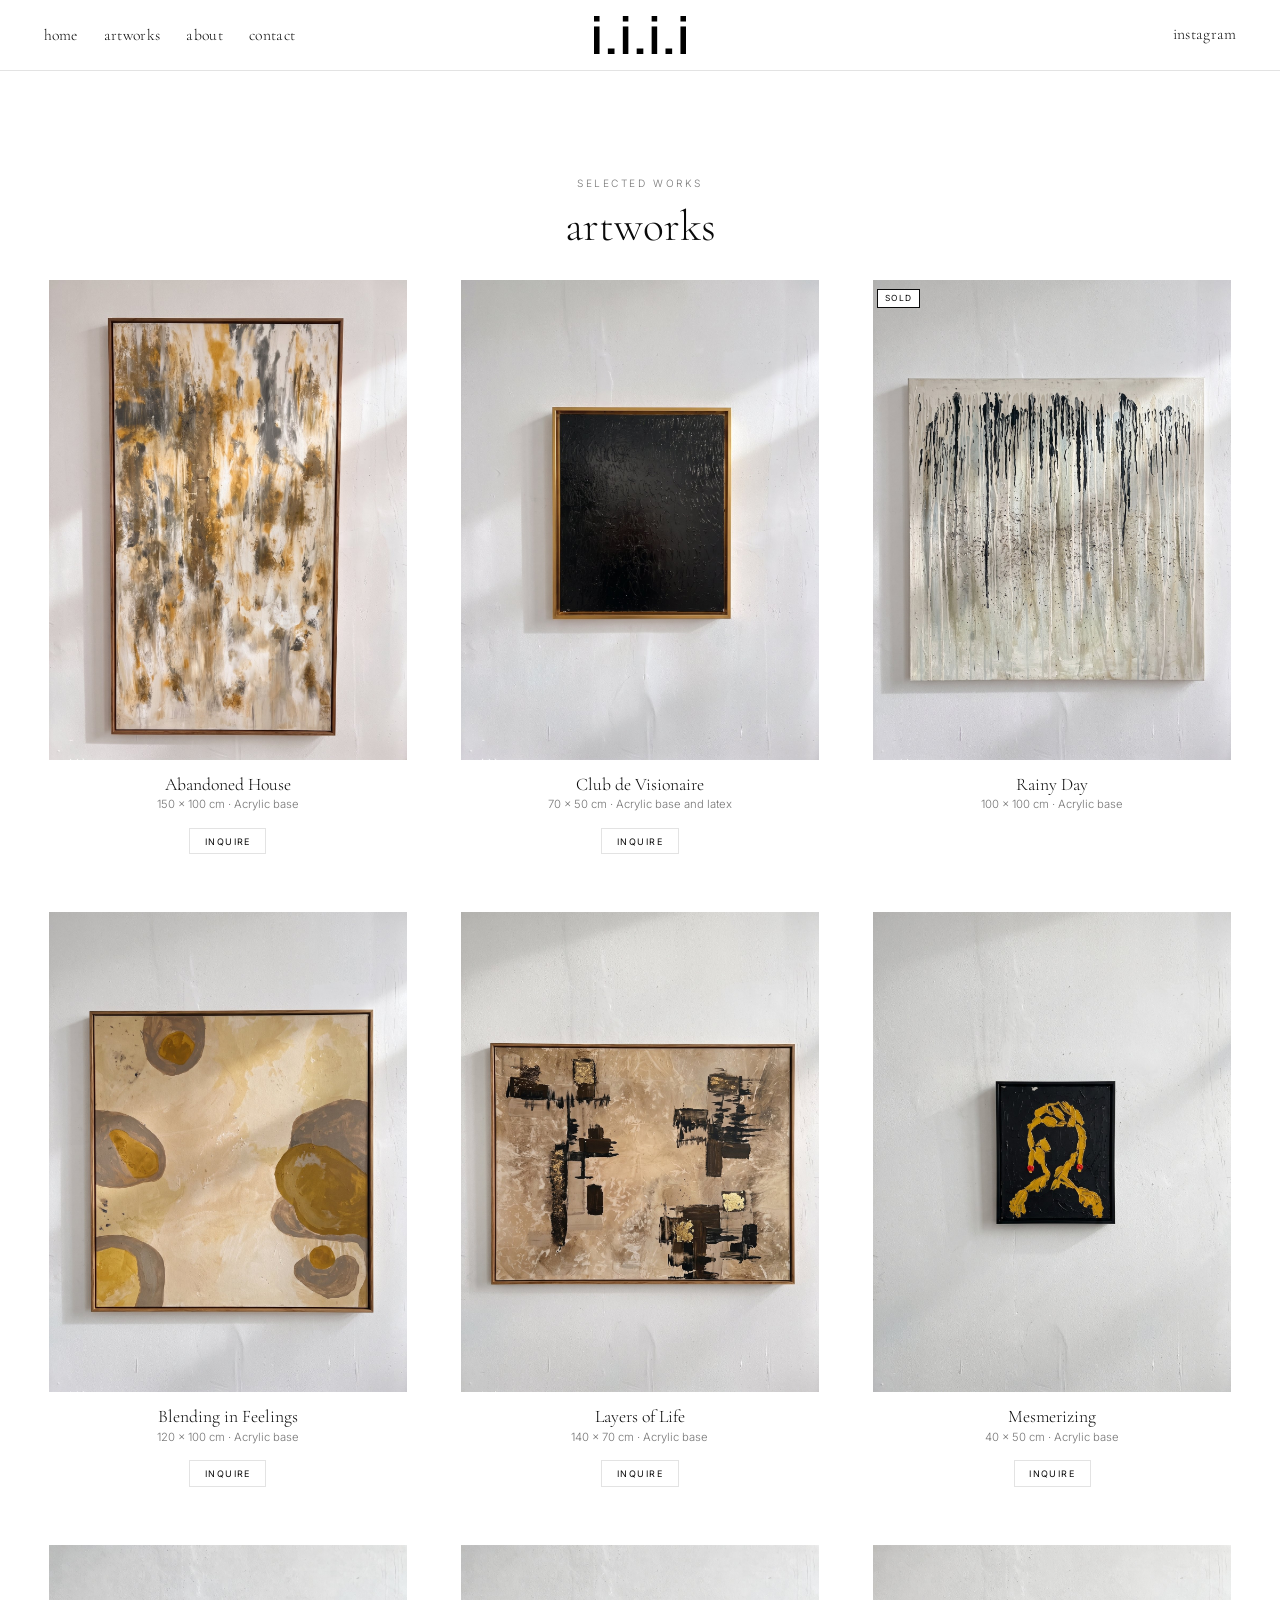
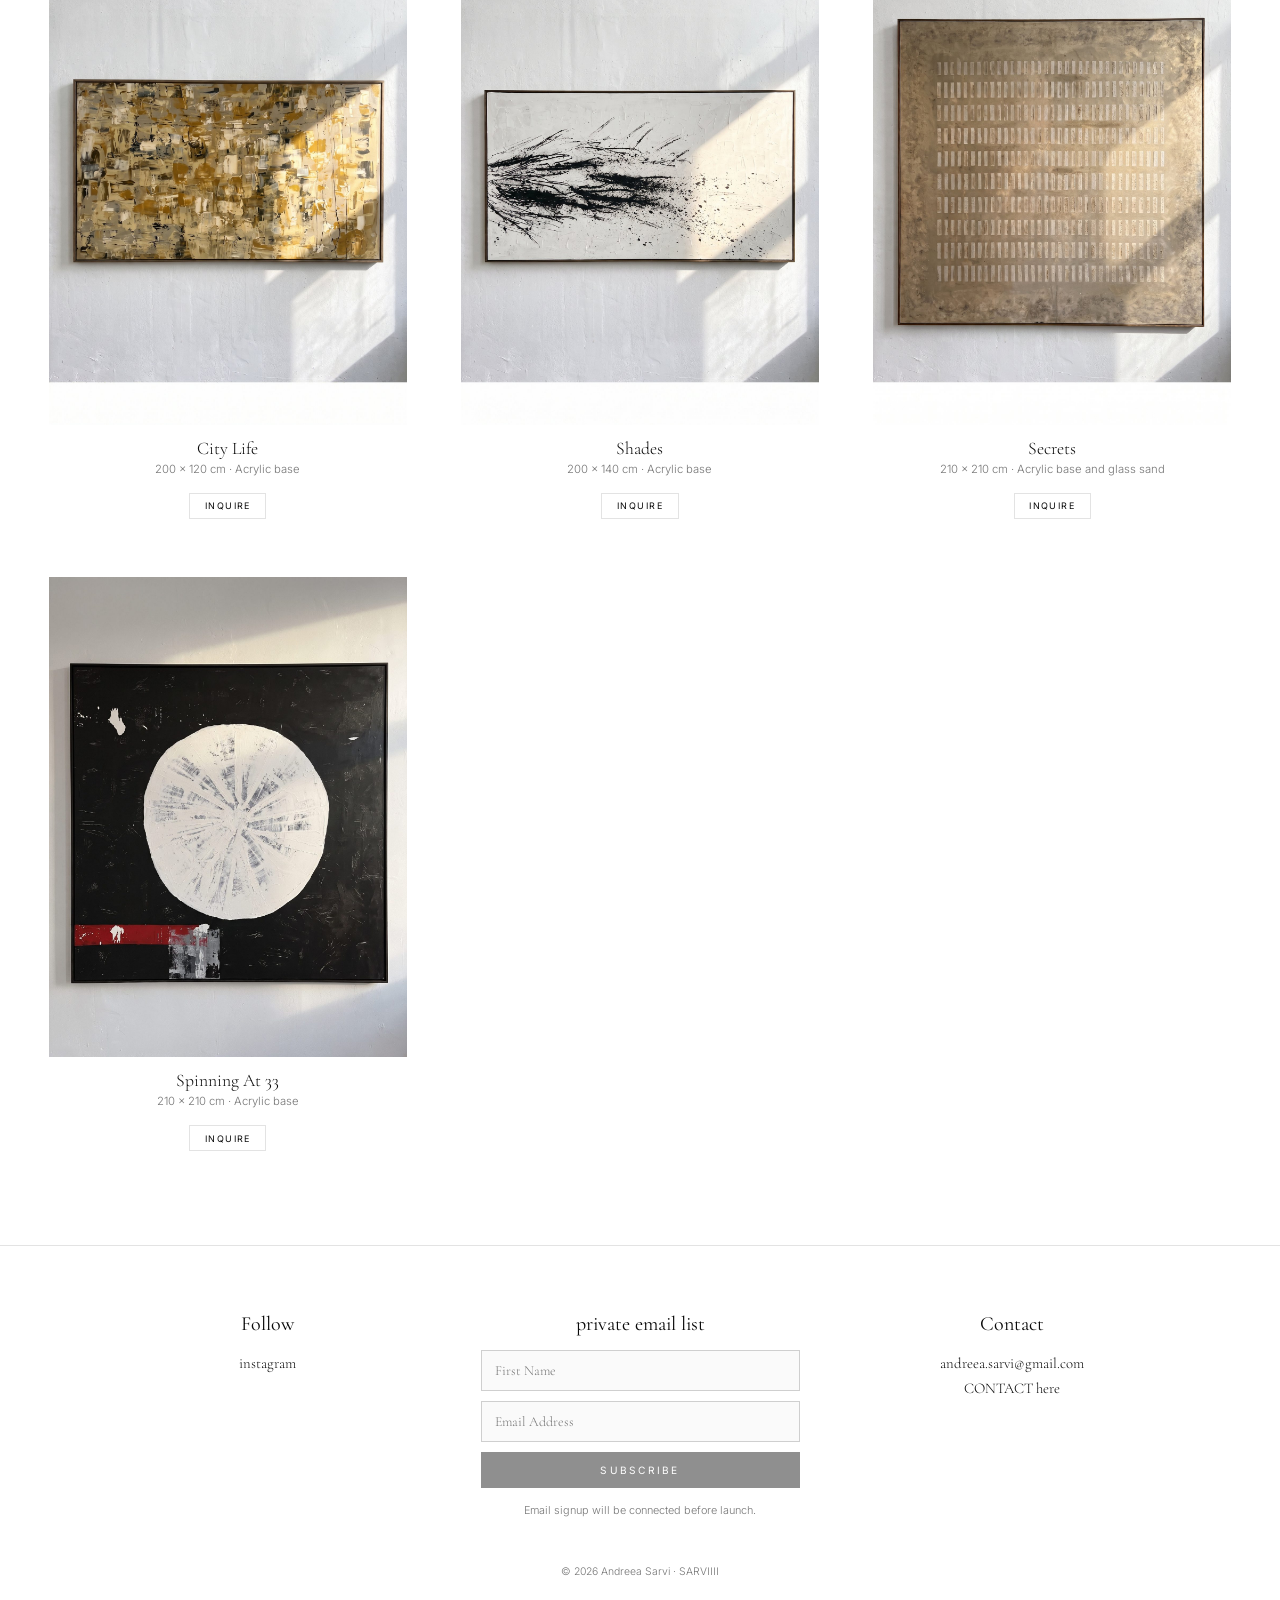
==== artworks/index.html @ a7dc9936 "Add a contact page and point the site email there. Open a draft to Andreea from the inquiry form, an" ====
<!doctype html><html lang="en"><head><meta charset="utf-8"><meta name="viewport" content="width=device-width,initial-scale=1">
<title>Artworks — SARVIIII</title>
<meta name="description" content="Paintings by Andreea Sarvi, SARVIIII, including Abandoned House, Rainy Day, and Secrets.">
<link rel="canonical" href="https://sarviiii.art/artworks/">
<meta property="og:type" content="website"><meta property="og:title" content="Artworks — SARVIIII"><meta property="og:description" content="Selected paintings by Andreea Sarvi, SARVIIII."><meta property="og:url" content="https://sarviiii.art/artworks/"><meta property="og:image" content="https://sarviiii.art/assets/og-image.svg"><meta name="theme-color" content="#ffffff"><meta name="twitter:card" content="summary_large_image">
<link rel="icon" href="../assets/favicon.svg" type="image/svg+xml">
<link rel="stylesheet" href="../fonts.css">
<link rel="stylesheet" href="../styles.css">
</head><body>
<a class="skip" href="#main">Skip to content</a>
<header>
<nav aria-label="Main"><button class="menu-btn" aria-expanded="false" aria-controls="menu">menu</button>
<ul id="menu"><li><a href="../">home</a></li><li><a href="./" aria-current="page">artworks</a></li><li><a href="../#about">about</a></li><li><a href="../contact/">contact</a></li></ul></nav>
<a class="logo" href="../" aria-label="SARVIIII, home"><img src="../assets/logo-iiii.svg" alt="SARVIIII" width="166" height="69"></a>
<a class="ig" href="https://www.instagram.com/sarvi.i.i.i/" target="_blank" rel="noopener">instagram</a>
</header>
<main id="main">
<h1 class="skip">Artworks — SARVIIII</h1>
<section id="artworks" aria-labelledby="ah2"><div class="center"><p class="eyebrow">Selected works</p><h2 id="ah2">artworks</h2></div>
<ul class="grid">
<li class="card reveal" data-full="../assets/artworks/01-f520357b09996632dc6ebf87e284373f8fd462ab42a8659dc04b05b2ba4a4c32.jpg" data-title="Abandoned House" data-meta="150 × 100 cm · Acrylic base">
<button aria-label="View details: Abandoned House"><div class="frame"><img src="../assets/artworks/01-f520357b09996632dc6ebf87e284373f8fd462ab42a8659dc04b05b2ba4a4c32.jpg" alt="Abandoned House, painting by Andreea Sarvi" width="1344" height="1800"></div>
<h3>Abandoned House</h3><p>150 × 100 cm · Acrylic base</p></button>
<a class="inquire" href="mailto:andreea.sarvi@gmail.com?subject=I%20love%20Abandoned%20House">Inquire</a></li>
<li class="card reveal" data-full="../assets/artworks/02-d6df0a17c9598f46180b551124a252ec7f4971c2109ccb51ed70a608bb19d9d3.jpg" data-title="Club de Visionaire" data-meta="70 × 50 cm · Acrylic base and latex">
<button aria-label="View details: Club de Visionaire"><div class="frame"><img src="../assets/artworks/02-d6df0a17c9598f46180b551124a252ec7f4971c2109ccb51ed70a608bb19d9d3.jpg" alt="Club de Visionaire, painting by Andreea Sarvi" loading="lazy" width="1344" height="1800"></div>
<h3>Club de Visionaire</h3><p>70 × 50 cm · Acrylic base and latex</p></button>
<a class="inquire" href="mailto:andreea.sarvi@gmail.com?subject=I%20love%20Club%20de%20Visionaire">Inquire</a></li>
<li class="card reveal" data-sold="true" data-full="../assets/artworks/03-e937bb3ad753742f7a1cecdec363349001fbac4e6fc3b1f03a1c7434d2ee12c4.jpg" data-title="Rainy Day" data-meta="100 × 100 cm · Acrylic base">
<button aria-label="View details: Rainy Day, sold"><div class="frame"><span class="sold">Sold</span><img src="../assets/artworks/03-e937bb3ad753742f7a1cecdec363349001fbac4e6fc3b1f03a1c7434d2ee12c4.jpg" alt="Rainy Day, painting by Andreea Sarvi" loading="lazy" width="1344" height="1800"></div>
<h3>Rainy Day</h3><p>100 × 100 cm · Acrylic base</p></button></li>
<li class="card reveal" data-full="../assets/artworks/04-1380612c1b094fab6d5c88e64cd6faa0c2bf6e8d173f5bf11b9b79de574770bc.jpg" data-title="Blending in Feelings" data-meta="120 × 100 cm · Acrylic base">
<button aria-label="View details: Blending in Feelings"><div class="frame"><img src="../assets/artworks/04-1380612c1b094fab6d5c88e64cd6faa0c2bf6e8d173f5bf11b9b79de574770bc.jpg" alt="Blending in Feelings, painting by Andreea Sarvi" loading="lazy" width="1344" height="1800"></div>
<h3>Blending in Feelings</h3><p>120 × 100 cm · Acrylic base</p></button>
<a class="inquire" href="mailto:andreea.sarvi@gmail.com?subject=I%20love%20Blending%20in%20Feelings">Inquire</a></li>
<li class="card reveal" data-full="../assets/artworks/05-79aab6974cfbf8740603e9a6c830cabcd47d14959cc11256183d4561296c31ba.jpg" data-title="Layers of Life" data-meta="140 × 70 cm · Acrylic base">
<button aria-label="View details: Layers of Life"><div class="frame"><img src="../assets/artworks/05-79aab6974cfbf8740603e9a6c830cabcd47d14959cc11256183d4561296c31ba.jpg" alt="Layers of Life, painting by Andreea Sarvi" loading="lazy" width="1344" height="1800"></div>
<h3>Layers of Life</h3><p>140 × 70 cm · Acrylic base</p></button>
<a class="inquire" href="mailto:andreea.sarvi@gmail.com?subject=I%20love%20Layers%20of%20Life">Inquire</a></li>
<li class="card reveal" data-full="../assets/artworks/06-588d1bd39c5dae26fcd237c1f4d80249ce1daf5d55c90139d15f7b3078535b2f.jpg" data-title="Mesmerizing" data-meta="40 × 50 cm · Acrylic base">
<button aria-label="View details: Mesmerizing"><div class="frame"><img src="../assets/artworks/06-588d1bd39c5dae26fcd237c1f4d80249ce1daf5d55c90139d15f7b3078535b2f.jpg" alt="Mesmerizing, painting by Andreea Sarvi" loading="lazy" width="1344" height="1800"></div>
<h3>Mesmerizing</h3><p>40 × 50 cm · Acrylic base</p></button>
<a class="inquire" href="mailto:andreea.sarvi@gmail.com?subject=I%20love%20Mesmerizing">Inquire</a></li>
<li class="card reveal" data-full="../assets/artworks/07-f840b6c6794d63c07c7daf2d1d65fa24ac0bb5ef7bfb3ce7097e58e6ad8acd02.jpg" data-title="City Life" data-meta="200 × 120 cm · Acrylic base">
<button aria-label="View details: City Life"><div class="frame"><img src="../assets/artworks/07-f840b6c6794d63c07c7daf2d1d65fa24ac0bb5ef7bfb3ce7097e58e6ad8acd02.jpg" alt="City Life, painting by Andreea Sarvi" loading="lazy" width="1344" height="1800"></div>
<h3>City Life</h3><p>200 × 120 cm · Acrylic base</p></button>
<a class="inquire" href="mailto:andreea.sarvi@gmail.com?subject=I%20love%20City%20Life">Inquire</a></li>
<li class="card reveal" data-full="../assets/artworks/08-f4c6fdcd9455e538bdb13bf82eaa51bc9dd084803aa86fbdc75bc2896d0cd3e4.jpg" data-title="Shades" data-meta="200 × 140 cm · Acrylic base">
<button aria-label="View details: Shades"><div class="frame"><img src="../assets/artworks/08-f4c6fdcd9455e538bdb13bf82eaa51bc9dd084803aa86fbdc75bc2896d0cd3e4.jpg" alt="Shades, painting by Andreea Sarvi" loading="lazy" width="1344" height="1800"></div>
<h3>Shades</h3><p>200 × 140 cm · Acrylic base</p></button>
<a class="inquire" href="mailto:andreea.sarvi@gmail.com?subject=I%20love%20Shades">Inquire</a></li>
<li class="card reveal" data-full="../assets/artworks/09-058bb9e5593e805ce0d620cced6193a38032743c099a4f958d5063da141dbb85.jpg" data-title="Secrets" data-meta="210 × 210 cm · Acrylic base and glass sand">
<button aria-label="View details: Secrets"><div class="frame"><img src="../assets/artworks/09-058bb9e5593e805ce0d620cced6193a38032743c099a4f958d5063da141dbb85.jpg" alt="Secrets, painting by Andreea Sarvi" loading="lazy" width="1344" height="1800"></div>
<h3>Secrets</h3><p>210 × 210 cm · Acrylic base and glass sand</p></button>
<a class="inquire" href="mailto:andreea.sarvi@gmail.com?subject=I%20love%20Secrets">Inquire</a></li>
<li class="card reveal" data-full="../assets/artworks/10-spinning-at-33.jpg" data-title="Spinning At 33" data-meta="210 × 210 cm · Acrylic base" data-desc="A monumental, high-contrast abstract painting that evokes the iconic silhouette of a vintage vinyl record. Set against a deep, heavily textured black field with organic scuffs and scratch-like marks, the piece features a large, prominent off-white circle in the center, distressed with radiating, grooved patterns that capture the visual motion of a spinning disc. Near the bottom, a bold, gestural horizontal band of vibrant red, layered with distressed white and grey textures, anchors the piece, creating a striking tension between gritty texture and rhythmic form.">
<button aria-label="View details: Spinning At 33"><div class="frame"><img src="../assets/artworks/10-spinning-at-33.jpg" alt="Spinning At 33, painting by Andreea Sarvi" loading="lazy" width="1344" height="1800"></div>
<h3>Spinning At 33</h3><p>210 × 210 cm · Acrylic base</p></button>
<a class="inquire" href="mailto:andreea.sarvi@gmail.com?subject=I%20love%20Spinning%20At%2033">Inquire</a></li>
</ul></section>
</main>
<footer class="site-footer">
<div class="fcols">
<div><h2 class="fh">Follow</h2><ul><li><a href="https://www.instagram.com/sarvi.i.i.i/" target="_blank" rel="noopener">instagram</a></li></ul></div>
<div class="flist"><h2 class="fh">private email list</h2>
<div class="fform" aria-describedby="fnote">
<label for="fn" class="sr">First name</label><input id="fn" type="text" placeholder="First Name" disabled>
<label for="fe" class="sr">Email address</label><input id="fe" type="email" placeholder="Email Address" disabled>
<button type="button" class="btn full" disabled>Subscribe</button>
<p id="fnote" class="fnote">Email signup will be connected before launch.</p></div></div>
<div><h2 class="fh">Contact</h2><ul><li><a href="mailto:andreea.sarvi@gmail.com">andreea.sarvi@gmail.com</a></li><li><a href="../contact/">CONTACT here</a></li></ul></div>
</div>
<p class="copy">© <span id="y">2026</span> Andreea Sarvi · SARVIIII</p></footer>
<dialog id="artwork" aria-labelledby="dt"><button class="close" aria-label="Close">×</button><div class="dlg"><img src="" alt=""><div class="info"><p class="eyebrow">Artwork</p><p class="sold" hidden>Sold</p><h3 id="dt"></h3><p class="meta"></p><p class="desc" hidden></p><a class="inquire" href="mailto:andreea.sarvi@gmail.com">Inquire</a></div></div></dialog>
<script src="../script.js"></script></body></html>
---- fonts.css ----
/* Self-hosted Google Fonts (SIL OFL): Cormorant Garamond, Inter — latin + latin-ext */
@font-face {
  font-family: 'Cormorant Garamond';
  font-style: italic;
  font-weight: 400;
  font-display: swap;
  src: url(assets/fonts/CormorantGaramond-400i-latin-ext.woff2) format('woff2');
  unicode-range: U+0100-02BA, U+02BD-02C5, U+02C7-02CC, U+02CE-02D7, U+02DD-02FF, U+0304, U+0308, U+0329, U+1D00-1DBF, U+1E00-1E9F, U+1EF2-1EFF, U+2020, U+20A0-20AB, U+20AD-20C4, U+2113, U+2C60-2C7F, U+A720-A7FF;
}
@font-face {
  font-family: 'Cormorant Garamond';
  font-style: italic;
  font-weight: 400;
  font-display: swap;
  src: url(assets/fonts/CormorantGaramond-400i-latin.woff2) format('woff2');
  unicode-range: U+0000-00FF, U+0131, U+0152-0153, U+02BB-02BC, U+02C6, U+02DA, U+02DC, U+0304, U+0308, U+0329, U+2000-206F, U+20AC, U+2122, U+2191, U+2193, U+2212, U+2215, U+FEFF, U+FFFD;
}
@font-face {
  font-family: 'Cormorant Garamond';
  font-style: normal;
  font-weight: 300;
  font-display: swap;
  src: url(assets/fonts/CormorantGaramond-300-latin-ext.woff2) format('woff2');
  unicode-range: U+0100-02BA, U+02BD-02C5, U+02C7-02CC, U+02CE-02D7, U+02DD-02FF, U+0304, U+0308, U+0329, U+1D00-1DBF, U+1E00-1E9F, U+1EF2-1EFF, U+2020, U+20A0-20AB, U+20AD-20C4, U+2113, U+2C60-2C7F, U+A720-A7FF;
}
@font-face {
  font-family: 'Cormorant Garamond';
  font-style: normal;
  font-weight: 300;
  font-display: swap;
  src: url(assets/fonts/CormorantGaramond-300-latin.woff2) format('woff2');
  unicode-range: U+0000-00FF, U+0131, U+0152-0153, U+02BB-02BC, U+02C6, U+02DA, U+02DC, U+0304, U+0308, U+0329, U+2000-206F, U+20AC, U+2122, U+2191, U+2193, U+2212, U+2215, U+FEFF, U+FFFD;
}
@font-face {
  font-family: 'Cormorant Garamond';
  font-style: normal;
  font-weight: 400;
  font-display: swap;
  src: url(assets/fonts/CormorantGaramond-400-latin-ext.woff2) format('woff2');
  unicode-range: U+0100-02BA, U+02BD-02C5, U+02C7-02CC, U+02CE-02D7, U+02DD-02FF, U+0304, U+0308, U+0329, U+1D00-1DBF, U+1E00-1E9F, U+1EF2-1EFF, U+2020, U+20A0-20AB, U+20AD-20C4, U+2113, U+2C60-2C7F, U+A720-A7FF;
}
@font-face {
  font-family: 'Cormorant Garamond';
  font-style: normal;
  font-weight: 400;
  font-display: swap;
  src: url(assets/fonts/CormorantGaramond-400-latin.woff2) format('woff2');
  unicode-range: U+0000-00FF, U+0131, U+0152-0153, U+02BB-02BC, U+02C6, U+02DA, U+02DC, U+0304, U+0308, U+0329, U+2000-206F, U+20AC, U+2122, U+2191, U+2193, U+2212, U+2215, U+FEFF, U+FFFD;
}
@font-face {
  font-family: 'Cormorant Garamond';
  font-style: normal;
  font-weight: 500;
  font-display: swap;
  src: url(assets/fonts/CormorantGaramond-500-latin-ext.woff2) format('woff2');
  unicode-range: U+0100-02BA, U+02BD-02C5, U+02C7-02CC, U+02CE-02D7, U+02DD-02FF, U+0304, U+0308, U+0329, U+1D00-1DBF, U+1E00-1E9F, U+1EF2-1EFF, U+2020, U+20A0-20AB, U+20AD-20C4, U+2113, U+2C60-2C7F, U+A720-A7FF;
}
@font-face {
  font-family: 'Cormorant Garamond';
  font-style: normal;
  font-weight: 500;
  font-display: swap;
  src: url(assets/fonts/CormorantGaramond-500-latin.woff2) format('woff2');
  unicode-range: U+0000-00FF, U+0131, U+0152-0153, U+02BB-02BC, U+02C6, U+02DA, U+02DC, U+0304, U+0308, U+0329, U+2000-206F, U+20AC, U+2122, U+2191, U+2193, U+2212, U+2215, U+FEFF, U+FFFD;
}
@font-face {
  font-family: 'Inter';
  font-style: normal;
  font-weight: 300;
  font-display: swap;
  src: url(assets/fonts/Inter-300-latin-ext.woff2) format('woff2');
  unicode-range: U+0100-02BA, U+02BD-02C5, U+02C7-02CC, U+02CE-02D7, U+02DD-02FF, U+0304, U+0308, U+0329, U+1D00-1DBF, U+1E00-1E9F, U+1EF2-1EFF, U+2020, U+20A0-20AB, U+20AD-20C4, U+2113, U+2C60-2C7F, U+A720-A7FF;
}
@font-face {
  font-family: 'Inter';
  font-style: normal;
  font-weight: 300;
  font-display: swap;
  src: url(assets/fonts/Inter-300-latin.woff2) format('woff2');
  unicode-range: U+0000-00FF, U+0131, U+0152-0153, U+02BB-02BC, U+02C6, U+02DA, U+02DC, U+0304, U+0308, U+0329, U+2000-206F, U+20AC, U+2122, U+2191, U+2193, U+2212, U+2215, U+FEFF, U+FFFD;
}
@font-face {
  font-family: 'Inter';
  font-style: normal;
  font-weight: 400;
  font-display: swap;
  src: url(assets/fonts/Inter-400-latin-ext.woff2) format('woff2');
  unicode-range: U+0100-02BA, U+02BD-02C5, U+02C7-02CC, U+02CE-02D7, U+02DD-02FF, U+0304, U+0308, U+0329, U+1D00-1DBF, U+1E00-1E9F, U+1EF2-1EFF, U+2020, U+20A0-20AB, U+20AD-20C4, U+2113, U+2C60-2C7F, U+A720-A7FF;
}
@font-face {
  font-family: 'Inter';
  font-style: normal;
  font-weight: 400;
  font-display: swap;
  src: url(assets/fonts/Inter-400-latin.woff2) format('woff2');
  unicode-range: U+0000-00FF, U+0131, U+0152-0153, U+02BB-02BC, U+02C6, U+02DA, U+02DC, U+0304, U+0308, U+0329, U+2000-206F, U+20AC, U+2122, U+2191, U+2193, U+2212, U+2215, U+FEFF, U+FFFD;
}
@font-face {
  font-family: 'Inter';
  font-style: normal;
  font-weight: 500;
  font-display: swap;
  src: url(assets/fonts/Inter-500-latin-ext.woff2) format('woff2');
  unicode-range: U+0100-02BA, U+02BD-02C5, U+02C7-02CC, U+02CE-02D7, U+02DD-02FF, U+0304, U+0308, U+0329, U+1D00-1DBF, U+1E00-1E9F, U+1EF2-1EFF, U+2020, U+20A0-20AB, U+20AD-20C4, U+2113, U+2C60-2C7F, U+A720-A7FF;
}
@font-face {
  font-family: 'Inter';
  font-style: normal;
  font-weight: 500;
  font-display: swap;
  src: url(assets/fonts/Inter-500-latin.woff2) format('woff2');
  unicode-range: U+0000-00FF, U+0131, U+0152-0153, U+02BB-02BC, U+02C6, U+02DA, U+02DC, U+0304, U+0308, U+0329, U+2000-206F, U+20AC, U+2122, U+2191, U+2193, U+2212, U+2215, U+FEFF, U+FFFD;
}
---- styles.css ----
:root{--bg:#fff;--ink:#0a0a0a;--mute:#767676;--line:#e3e3e3;--serif:"Cormorant Garamond",Georgia,serif;--sans:"Inter",system-ui,sans-serif}
*{box-sizing:border-box}html{font-size:14.5px;scroll-behavior:smooth}body{margin:0;background:var(--bg);color:var(--ink);font:300 1rem/1.75 var(--sans)}
img{max-width:100%;display:block}a{color:inherit}
:focus-visible{outline:1px solid var(--ink);outline-offset:4px}
.skip{position:absolute;left:-999px}.skip:focus{left:1rem;top:1rem;background:#fff;padding:.5rem 1rem;z-index:99;border:1px solid #000}
header{position:sticky;top:0;z-index:10;display:grid;grid-template-columns:1fr auto 1fr;align-items:center;padding:1.1rem clamp(1rem,4vw,3rem);background:rgba(255,255,255,.94);border-bottom:1px solid var(--line)}
nav ul{list-style:none;display:flex;gap:1.8rem;margin:0;padding:0}
nav a,.ig{font:300 1.08rem var(--serif);text-decoration:none;text-transform:lowercase;letter-spacing:.02em;border-bottom:1px solid transparent;padding-bottom:1px;transition:border-color .3s}
nav a:hover,nav a[aria-current="true"],.ig:hover{border-color:var(--ink)}
.logo{display:flex;align-items:center;justify-content:center;line-height:0;text-decoration:none}.logo img{height:clamp(28px,4.2vw,38px);width:auto}
.ig{justify-self:end}
.menu-btn{display:none;background:none;border:0;font:300 1.08rem var(--serif);cursor:pointer;padding:0;color:var(--ink)}
section{padding:clamp(3.5rem,8vw,6.5rem) clamp(1rem,4vw,3rem)}section[id]{scroll-margin-top:5rem}
h1,h2,h3{font-family:var(--serif);font-weight:300;line-height:1.1;margin:0 0 1.2rem}
h2{font-size:clamp(1.95rem,4vw,3rem)}
.eyebrow{font-size:.7rem;letter-spacing:.25em;text-transform:uppercase;color:var(--mute)}
.btn{display:inline-block;padding:.75rem 1.6rem;background:var(--ink);color:#fff;border:1px solid var(--ink);text-decoration:none;font:400 .7rem var(--sans);letter-spacing:.22em;text-transform:uppercase;transition:.3s;cursor:pointer}.btn:hover{background:#fff;color:var(--ink)}
.btn.line{background:#fff;color:var(--ink)}.btn.line:hover{background:var(--ink);color:#fff}
.ph{display:block;font-size:.62rem;letter-spacing:.15em;text-transform:uppercase;color:var(--mute);margin-top:.5rem}
.hero{padding:0;position:relative}.hero img{width:100%;height:min(78vh,62vw);object-fit:cover}
.hero .cta{text-align:center;padding:2.2rem 1rem 0}
.hero .ph{position:absolute;right:1rem;top:calc(min(78vh,62vw) - 2rem);background:rgba(255,255,255,.85);padding:.15rem .5rem;margin:0}
.pair{display:grid;grid-template-columns:1fr 1fr;gap:clamp(1rem,3vw,2.5rem);padding-top:clamp(3rem,6vw,5rem)}
.panel{text-decoration:none;display:block;text-align:center}.panel .frame{position:relative;overflow:hidden;display:flex;align-items:center;justify-content:center;height:min(52vh,520px);background:#f2f2f2}
.panel .frame::after{content:"";position:absolute;inset:0;background:rgba(0,0,0,.45);transition:opacity .45s ease;pointer-events:none}
.panel:hover .frame::after,.panel:focus-visible .frame::after,.panel:focus-within .frame::after{opacity:0}
.panel img{width:100%;height:100%;object-fit:cover;object-position:center}
.panel img.contain{width:auto;height:auto;max-width:100%;max-height:100%;object-fit:contain}
.panel h2{font:400 .9rem var(--sans);letter-spacing:.28em;text-transform:uppercase;margin:1.4rem 0 .2rem}.panel p{margin:0;font:italic 300 1.12rem var(--serif);color:var(--mute)}
.inquiry{text-align:center;max-width:46rem;margin:0 auto}.inquiry p{font:300 1.25rem/1.6 var(--serif);margin:0 0 2rem}
.grid{list-style:none;padding:0;margin:2rem 0 0;display:grid;grid-template-columns:1fr;gap:3rem 2rem}@media(min-width:700px){.grid{grid-template-columns:repeat(2,1fr)}}@media(min-width:1101px){.grid{grid-template-columns:repeat(3,1fr);gap:4rem 3rem}}
.card{text-align:center}.card button{all:unset;cursor:pointer;display:block;width:100%;text-align:center}.card button:focus-visible{outline:1px solid var(--ink);outline-offset:6px}
.card .frame{position:relative;display:flex;align-items:center;justify-content:center;background:#fff}.card img{width:auto;max-width:100%;height:auto;max-height:min(70vh,480px);object-fit:contain;object-position:center;background:#fff}
.sold{display:inline-block;padding:.18rem .45rem;border:1px solid var(--ink);background:#fff;color:var(--ink);font:400 .58rem/1.4 var(--sans);letter-spacing:.18em;text-transform:uppercase}.card .sold{position:absolute;top:.65rem;left:.65rem;z-index:1}.sold[hidden],a.inquire[hidden]{display:none}
.card h3{font-size:1.22rem;margin:1rem 0 .1rem;text-align:center}.card p{margin:0;color:var(--mute);font-size:.78rem;text-align:center}
.inquire{display:inline-block;margin-top:.9rem;padding:.45rem 1rem;border:1px solid var(--line);background:transparent;color:var(--ink);text-decoration:none;font:400 .62rem var(--sans);letter-spacing:.16em;text-transform:uppercase}.inquire:hover{border-color:var(--ink)}
.note{color:var(--mute);font-size:.78rem;max-width:60ch}
.center{text-align:center}
.about{display:grid;grid-template-columns:1fr 1.4fr;gap:2rem 4rem;align-items:start;border-top:1px solid var(--line)}.about p{max-width:55ch;margin:0 0 1rem}.about h3{font-weight:700}
.about-mark{display:block;width:min(100%,320px);height:auto;margin:1.75rem 0 0;border:1px solid #000}
.contact-grid{display:grid;grid-template-columns:1.35fr .85fr;gap:clamp(2rem,5vw,4.5rem);align-items:start;max-width:72rem;margin:0 auto}
.contact-lead{max-width:46ch;margin:0 0 2rem}
.contact-form{display:grid;gap:1.15rem}
.contact-form label{font-size:.72rem;letter-spacing:.12em;text-transform:uppercase;color:var(--mute)}
.contact-form .opt{letter-spacing:0;text-transform:none}
.contact-form input,.contact-form textarea{width:100%;font:300 1.05rem var(--serif);color:var(--ink);background:transparent;border:0;border-bottom:1px solid var(--line);padding:.55rem 0;border-radius:0}
.contact-form textarea{min-height:8rem;resize:vertical}
.contact-form .hint{margin:0;max-width:42ch;font-size:.75rem;line-height:1.5;color:var(--mute)}
.studio-panel{border:1px solid var(--line);padding:clamp(1.5rem,3vw,2.4rem)}
.studio-panel h2{margin:.4rem 0 1.2rem}
.studio-panel a{color:var(--ink)}
.site-footer{padding:clamp(3rem,6vw,4.5rem) clamp(1rem,4vw,3rem) 1.5rem;border-top:1px solid var(--line)}
.fcols{display:grid;grid-template-columns:1fr 1.2fr 1fr;gap:3rem;max-width:72rem;margin:0 auto;text-align:center}
.fh{font:400 1.38rem var(--serif);margin:0 0 1rem}
.site-footer ul{list-style:none;margin:0;padding:0}.site-footer li a{font:300 1.02rem var(--serif);text-decoration:none;border-bottom:1px solid transparent}.site-footer li a:hover{border-color:var(--ink)}
.fform{display:grid;gap:.7rem;max-width:22rem;margin:0 auto}
.fform input{font:300 .95rem var(--serif);padding:.75rem .9rem;border:1px solid #cfcfcf;background:#fafafa;color:var(--mute)}
.btn.full{width:100%}.btn[disabled]{opacity:.45;cursor:not-allowed}.btn[disabled]:hover{background:var(--ink);color:#fff}
.fnote{font-size:.75rem;color:var(--mute);margin:.2rem 0 0}
.copy{text-align:center;font-size:.72rem;color:var(--mute);margin:3rem 0 0}
.sr{position:absolute;width:1px;height:1px;overflow:hidden;clip:rect(0 0 0 0);white-space:nowrap}
.nf{min-height:80vh;display:flex;flex-direction:column;align-items:center;justify-content:center;text-align:center}.nf h1{font-size:clamp(2.5rem,6vw,4rem);letter-spacing:.32em;padding-left:.32em}.nf p{color:var(--mute);margin:0 0 2rem}
dialog{border:0;padding:0;max-width:min(1100px,94vw);width:100%;background:#fff}dialog::backdrop{background:rgba(0,0,0,.85)}
.dlg{display:grid;grid-template-columns:1.6fr 1fr}.dlg img{width:auto;max-width:100%;height:auto;max-height:85vh;object-fit:contain;object-position:center;background:#fff;margin:0 auto}.dlg .info{padding:2.5rem;text-align:center}.dlg h3,.dlg .meta{text-align:center}.dlg .desc{margin:0 auto 1.4rem;font-size:.95rem;line-height:1.65;text-align:center}
.close{position:absolute;top:.8rem;right:.8rem;background:#fff;border:1px solid var(--ink);width:2.5rem;height:2.5rem;font-size:1.3rem;cursor:pointer;color:var(--ink)}
.reveal{opacity:0;transform:translateY(20px);transition:opacity 1s ease,transform 1s ease}.reveal.in{opacity:1;transform:none}
@media(max-width:820px){
 header{grid-template-columns:1fr auto 1fr}nav{justify-self:start}.panel .frame{height:min(46vh,420px)}.logo{grid-column:2}.logo img{height:28px}.menu-btn{display:block;grid-column:1;grid-row:1}.ig{grid-column:3}
 nav{grid-column:1;grid-row:1}nav ul{display:none;position:absolute;top:100%;left:0;right:0;flex-direction:column;gap:0;background:#fff;border-bottom:1px solid var(--line)}nav ul.open{display:flex}nav li a{display:block;padding:.9rem 1.5rem;border:0}
 .hero img{height:auto;aspect-ratio:2/1}.hero .ph{position:static;text-align:right;padding:.3rem 1rem;background:none}
 .pair,.about,.dlg,.fcols,.contact-grid{grid-template-columns:1fr}}
@media(prefers-reduced-motion:reduce){*{transition:none!important;animation:none!important;scroll-behavior:auto!important}.reveal{opacity:1;transform:none}}
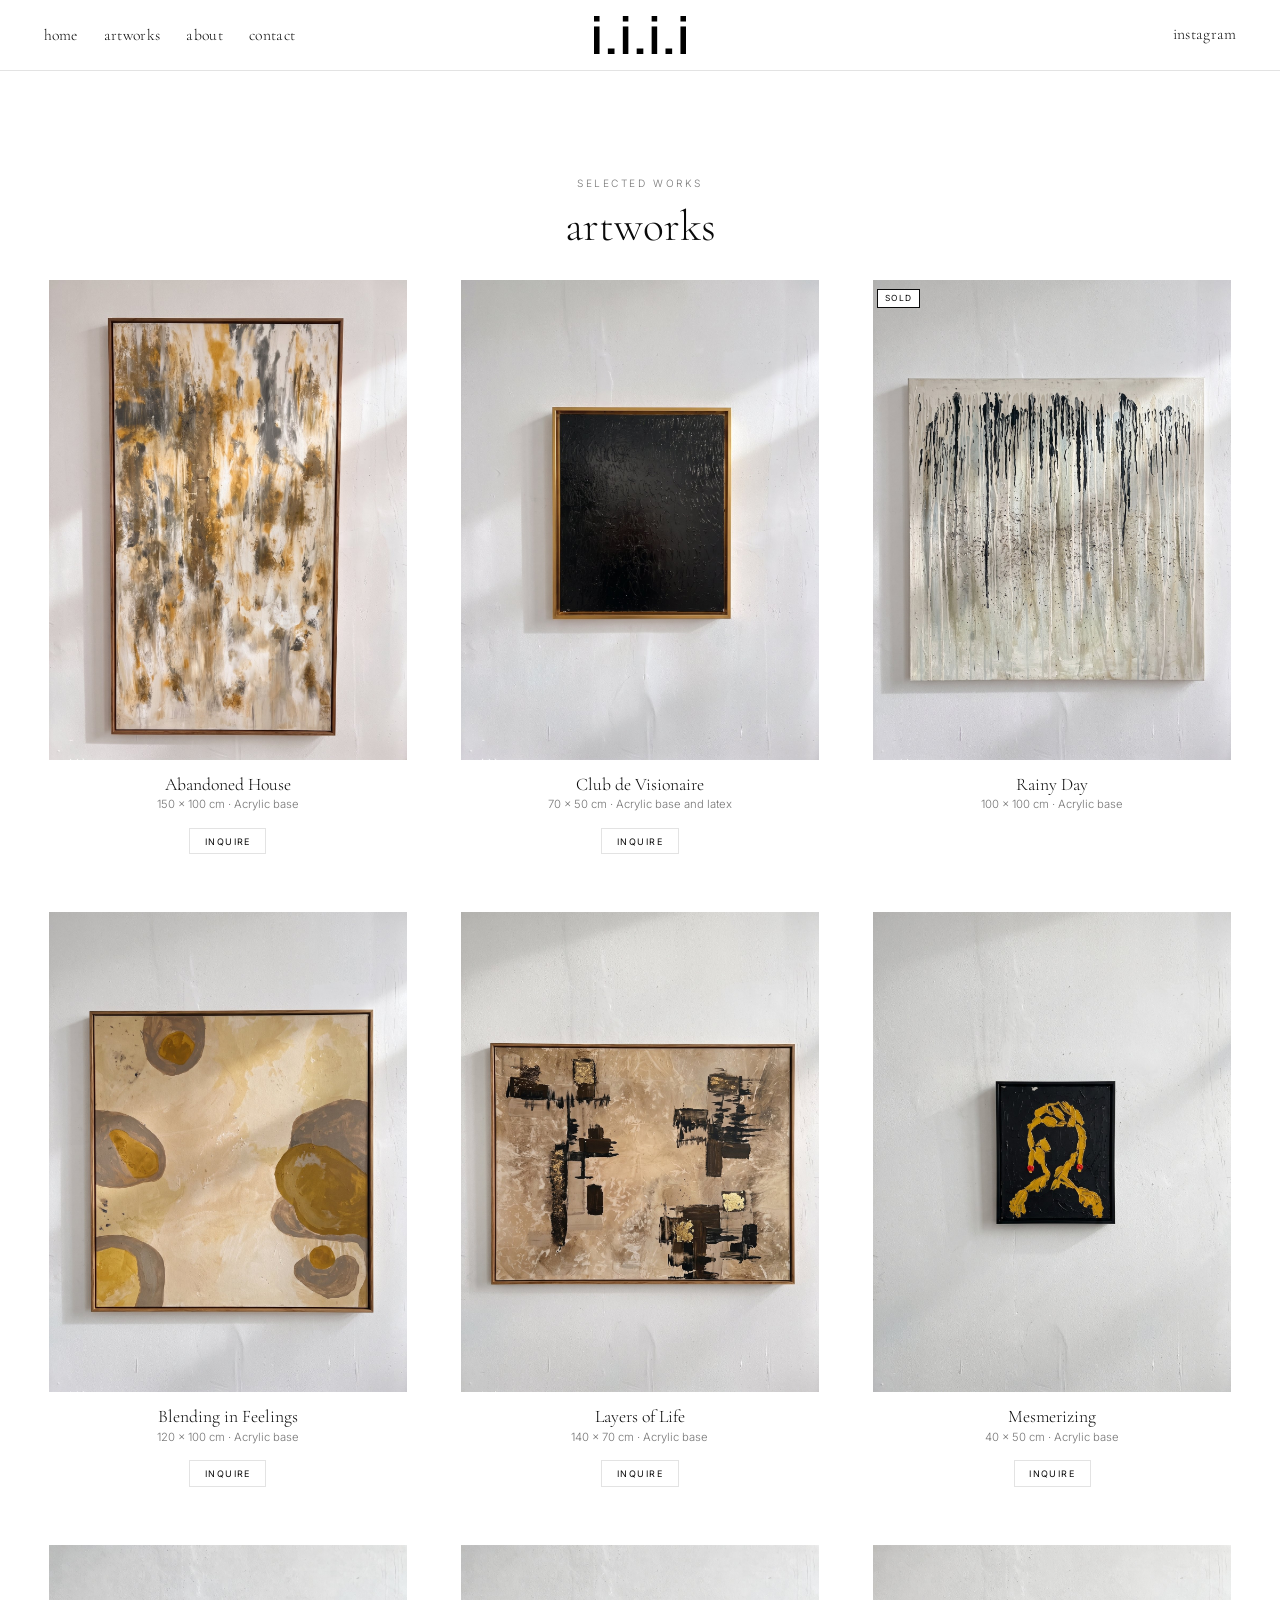
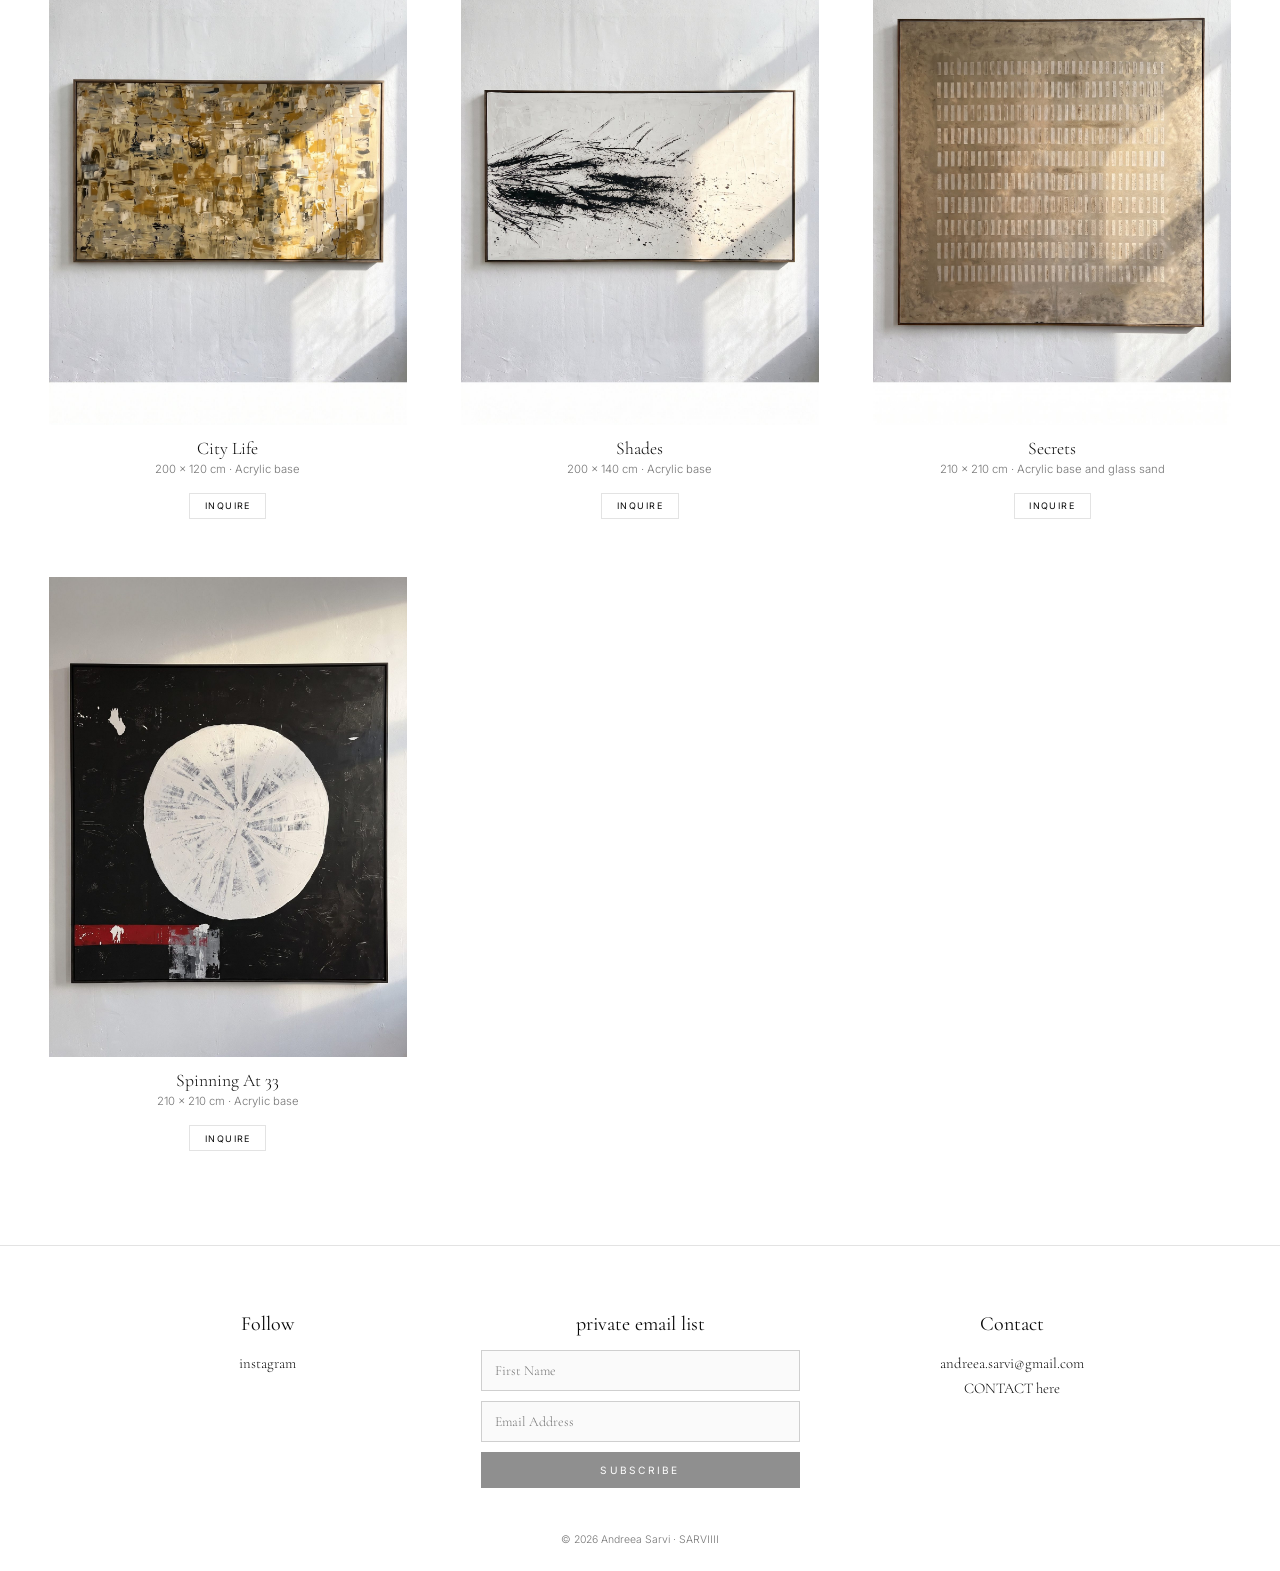
==== commit 3d3ce1ba: "Add a thin line before contact and drop the signup note. Separate About from the home contact block " ====
--- a/artworks/index.html
+++ b/artworks/index.html
@@ -63,11 +63,10 @@
 <div class="fcols">
 <div><h2 class="fh">Follow</h2><ul><li><a href="https://www.instagram.com/sarvi.i.i.i/" target="_blank" rel="noopener">instagram</a></li></ul></div>
 <div class="flist"><h2 class="fh">private email list</h2>
-<div class="fform" aria-describedby="fnote">
+<div class="fform">
 <label for="fn" class="sr">First name</label><input id="fn" type="text" placeholder="First Name" disabled>
 <label for="fe" class="sr">Email address</label><input id="fe" type="email" placeholder="Email Address" disabled>
-<button type="button" class="btn full" disabled>Subscribe</button>
-<p id="fnote" class="fnote">Email signup will be connected before launch.</p></div></div>
+<button type="button" class="btn full" disabled>Subscribe</button></div></div>
 <div><h2 class="fh">Contact</h2><ul><li><a href="mailto:andreea.sarvi@gmail.com">andreea.sarvi@gmail.com</a></li><li><a href="../contact/">CONTACT here</a></li></ul></div>
 </div>
 <p class="copy">© <span id="y">2026</span> Andreea Sarvi · SARVIIII</p></footer>
--- a/styles.css
+++ b/styles.css
@@ -17,10 +17,11 @@
 .btn{display:inline-block;padding:.75rem 1.6rem;background:var(--ink);color:#fff;border:1px solid var(--ink);text-decoration:none;font:400 .7rem var(--sans);letter-spacing:.22em;text-transform:uppercase;transition:.3s;cursor:pointer}.btn:hover{background:#fff;color:var(--ink)}
 .btn.line{background:#fff;color:var(--ink)}.btn.line:hover{background:var(--ink);color:#fff}
 .ph{display:block;font-size:.62rem;letter-spacing:.15em;text-transform:uppercase;color:var(--mute);margin-top:.5rem}
-.hero{padding:0;position:relative}.hero img{width:100%;height:min(78vh,62vw);object-fit:cover}
+.hero{padding:0;position:relative}.hero img{width:100%;height:auto;object-fit:cover;object-position:center}
 .hero .cta{text-align:center;padding:2.2rem 1rem 0}
 .hero .ph{position:absolute;right:1rem;top:calc(min(78vh,62vw) - 2rem);background:rgba(255,255,255,.85);padding:.15rem .5rem;margin:0}
-.pair{display:grid;grid-template-columns:1fr 1fr;gap:clamp(1rem,3vw,2.5rem);padding-top:clamp(3rem,6vw,5rem)}
+.pair{display:grid;grid-template-columns:1fr 1fr;gap:clamp(1rem,3vw,2.5rem);padding-top:clamp(3rem,6vw,5rem);padding-bottom:clamp(1.6rem,3.2vw,3.2rem)}
+.pair + .inquiry{padding-top:clamp(1.4rem,3vw,3.2rem)}
 .panel{text-decoration:none;display:block;text-align:center}.panel .frame{position:relative;overflow:hidden;display:flex;align-items:center;justify-content:center;height:min(52vh,520px);background:#f2f2f2}
 .panel .frame::after{content:"";position:absolute;inset:0;background:rgba(0,0,0,.45);transition:opacity .45s ease;pointer-events:none}
 .panel:hover .frame::after,.panel:focus-visible .frame::after,.panel:focus-within .frame::after{opacity:0}
@@ -28,6 +29,7 @@
 .panel img.contain{width:auto;height:auto;max-width:100%;max-height:100%;object-fit:contain}
 .panel h2{font:400 .9rem var(--sans);letter-spacing:.28em;text-transform:uppercase;margin:1.4rem 0 .2rem}.panel p{margin:0;font:italic 300 1.12rem var(--serif);color:var(--mute)}
 .inquiry{text-align:center;max-width:46rem;margin:0 auto}.inquiry p{font:300 1.25rem/1.6 var(--serif);margin:0 0 2rem}
+#contact{padding-top:0}#contact::before{content:"";display:block;height:1px;background:var(--line);margin:0 0 clamp(1.6rem,3vw,2.6rem)}
 .grid{list-style:none;padding:0;margin:2rem 0 0;display:grid;grid-template-columns:1fr;gap:3rem 2rem}@media(min-width:700px){.grid{grid-template-columns:repeat(2,1fr)}}@media(min-width:1101px){.grid{grid-template-columns:repeat(3,1fr);gap:4rem 3rem}}
 .card{text-align:center}.card button{all:unset;cursor:pointer;display:block;width:100%;text-align:center}.card button:focus-visible{outline:1px solid var(--ink);outline-offset:6px}
 .card .frame{position:relative;display:flex;align-items:center;justify-content:center;background:#fff}.card img{width:auto;max-width:100%;height:auto;max-height:min(70vh,480px);object-fit:contain;object-position:center;background:#fff}
@@ -36,8 +38,12 @@
 .inquire{display:inline-block;margin-top:.9rem;padding:.45rem 1rem;border:1px solid var(--line);background:transparent;color:var(--ink);text-decoration:none;font:400 .62rem var(--sans);letter-spacing:.16em;text-transform:uppercase}.inquire:hover{border-color:var(--ink)}
 .note{color:var(--mute);font-size:.78rem;max-width:60ch}
 .center{text-align:center}
-.about{display:grid;grid-template-columns:1fr 1.4fr;gap:2rem 4rem;align-items:start;border-top:1px solid var(--line)}.about p{max-width:55ch;margin:0 0 1rem}.about h3{font-weight:700}
-.about-mark{display:block;width:min(100%,320px);height:auto;margin:1.75rem 0 0;border:1px solid #000}
+.about{display:grid;grid-template-columns:1fr 1.4fr;gap:2rem 4rem;align-items:stretch;border-top:1px solid var(--line);padding-bottom:clamp(1.6rem,3vw,2.6rem)}.about p{max-width:55ch;margin:0 0 1rem}.about h3{font-weight:700}
+.about > .reveal:first-child{display:flex;flex-direction:column;align-items:flex-start}
+.about-mark{display:block;width:min(100%,320px);height:auto;margin-block:auto;align-self:center;border:1px solid #000}
+.about > .reveal:last-child p{margin-bottom:.45rem;line-height:1.55}
+.about > .reveal:last-child h3{margin:.9rem 0 .28rem}
+.about > .reveal:last-child h3:first-of-type{margin-top:0}
 .contact-grid{display:grid;grid-template-columns:1.35fr .85fr;gap:clamp(2rem,5vw,4.5rem);align-items:start;max-width:72rem;margin:0 auto}
 .contact-lead{max-width:46ch;margin:0 0 2rem}
 .contact-form{display:grid;gap:1.15rem}
@@ -67,6 +73,6 @@
 @media(max-width:820px){
  header{grid-template-columns:1fr auto 1fr}nav{justify-self:start}.panel .frame{height:min(46vh,420px)}.logo{grid-column:2}.logo img{height:28px}.menu-btn{display:block;grid-column:1;grid-row:1}.ig{grid-column:3}
  nav{grid-column:1;grid-row:1}nav ul{display:none;position:absolute;top:100%;left:0;right:0;flex-direction:column;gap:0;background:#fff;border-bottom:1px solid var(--line)}nav ul.open{display:flex}nav li a{display:block;padding:.9rem 1.5rem;border:0}
- .hero img{height:auto;aspect-ratio:2/1}.hero .ph{position:static;text-align:right;padding:.3rem 1rem;background:none}
- .pair,.about,.dlg,.fcols,.contact-grid{grid-template-columns:1fr}}
+ .hero .ph{position:static;text-align:right;padding:.3rem 1rem;background:none}
+ .pair,.about,.dlg,.fcols,.contact-grid{grid-template-columns:1fr}.about{align-items:start}.about-mark{margin:1.15rem auto 0}}
 @media(prefers-reduced-motion:reduce){*{transition:none!important;animation:none!important;scroll-behavior:auto!important}.reveal{opacity:1;transform:none}}
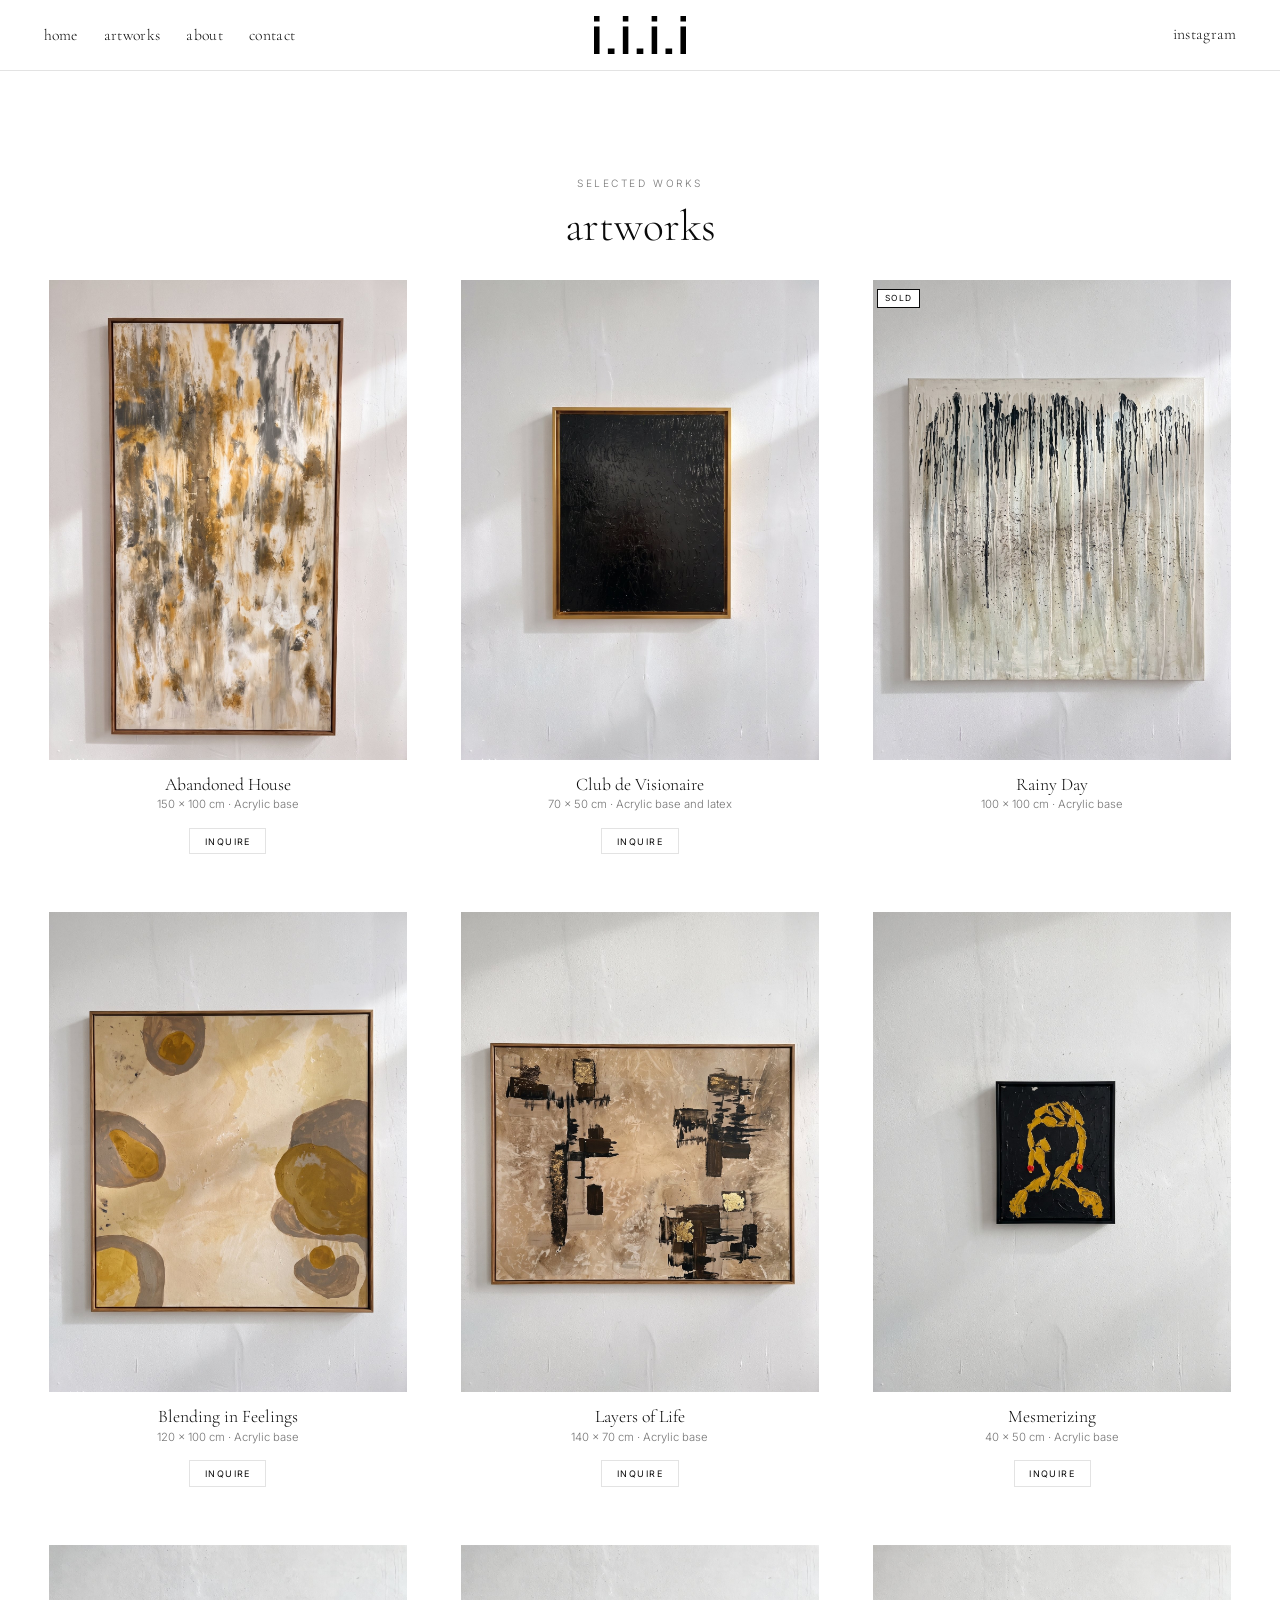
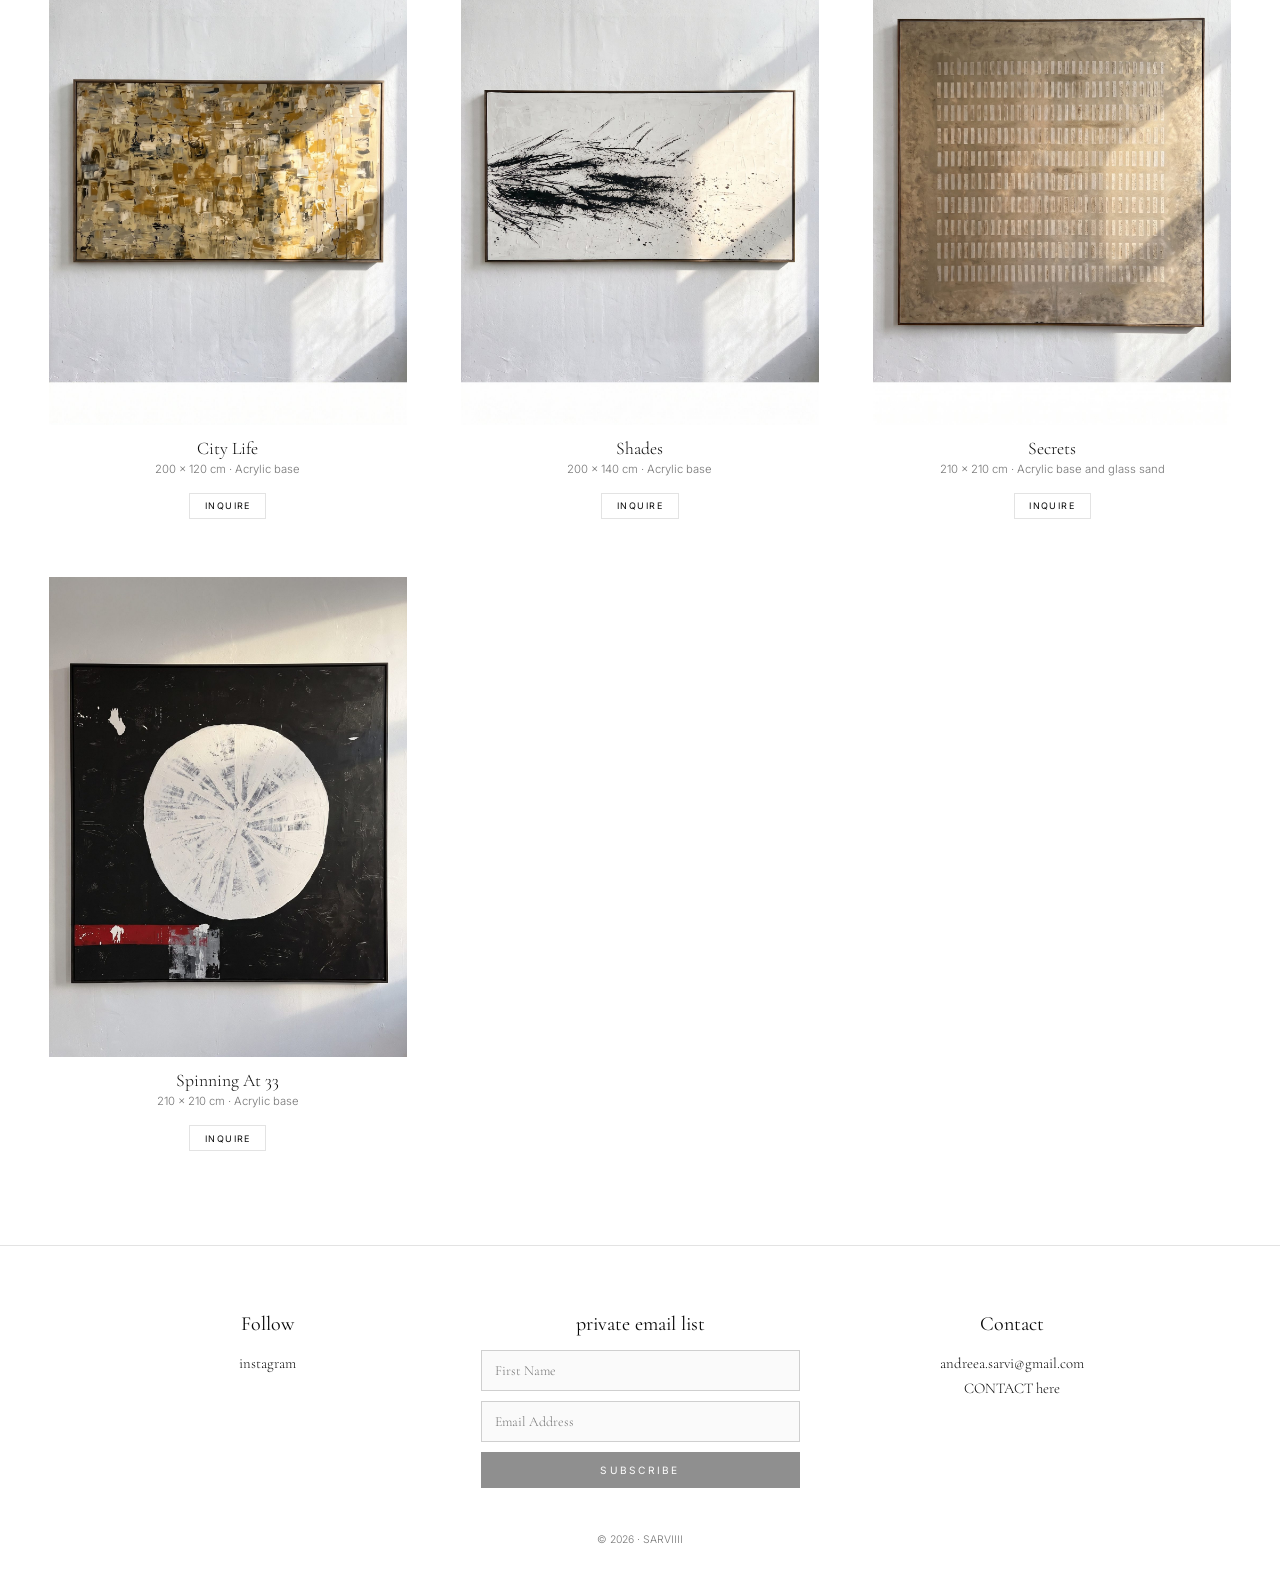
==== commit a719a778: "Drop the home contact heading and shorten the copyright. Remove the large contact title under Get in" ====
--- a/artworks/index.html
+++ b/artworks/index.html
@@ -2,7 +2,22 @@
 <title>Artworks — SARVIIII</title>
 <meta name="description" content="Paintings by Andreea Sarvi, SARVIIII, including Abandoned House, Rainy Day, and Secrets.">
 <link rel="canonical" href="https://sarviiii.art/artworks/">
-<meta property="og:type" content="website"><meta property="og:title" content="Artworks — SARVIIII"><meta property="og:description" content="Selected paintings by Andreea Sarvi, SARVIIII."><meta property="og:url" content="https://sarviiii.art/artworks/"><meta property="og:image" content="https://sarviiii.art/assets/og-image.svg"><meta name="theme-color" content="#ffffff"><meta name="twitter:card" content="summary_large_image">
+<meta property="og:type" content="website">
+<meta property="og:title" content="SARVIIII — Between Stillness and Colour.">
+<meta property="og:description" content="Dubai-based artist Andreea Sarvi explores nature and movement through her paintings through expressive colour, shapes, layered textures, and fluid forms, balancing movement with a quiet sense of stillness.">
+<meta property="og:url" content="https://sarviiii.art/artworks/">
+<meta property="og:image" content="https://sarviiii.art/assets/social-preview.jpg">
+<meta property="og:image:secure_url" content="https://sarviiii.art/assets/social-preview.jpg">
+<meta property="og:image:type" content="image/jpeg">
+<meta property="og:image:width" content="1200">
+<meta property="og:image:height" content="630">
+<meta property="og:image:alt" content="Rainy Day, a painting by Andreea Sarvi">
+<meta name="twitter:card" content="summary_large_image">
+<meta name="twitter:title" content="SARVIIII — Between Stillness and Colour.">
+<meta name="twitter:description" content="Dubai-based artist Andreea Sarvi explores nature and movement through her paintings through expressive colour, shapes, layered textures, and fluid forms, balancing movement with a quiet sense of stillness.">
+<meta name="twitter:image" content="https://sarviiii.art/assets/social-preview.jpg">
+<meta name="twitter:image:alt" content="Rainy Day, a painting by Andreea Sarvi">
+<meta name="theme-color" content="#ffffff">
 <link rel="icon" href="../assets/favicon.svg" type="image/svg+xml">
 <link rel="stylesheet" href="../fonts.css">
 <link rel="stylesheet" href="../styles.css">
@@ -69,6 +84,6 @@
 <button type="button" class="btn full" disabled>Subscribe</button></div></div>
 <div><h2 class="fh">Contact</h2><ul><li><a href="mailto:andreea.sarvi@gmail.com">andreea.sarvi@gmail.com</a></li><li><a href="../contact/">CONTACT here</a></li></ul></div>
 </div>
-<p class="copy">© <span id="y">2026</span> Andreea Sarvi · SARVIIII</p></footer>
+<p class="copy">© <span id="y">2026</span> · SARVIIII</p></footer>
 <dialog id="artwork" aria-labelledby="dt"><button class="close" aria-label="Close">×</button><div class="dlg"><img src="" alt=""><div class="info"><p class="eyebrow">Artwork</p><p class="sold" hidden>Sold</p><h3 id="dt"></h3><p class="meta"></p><p class="desc" hidden></p><a class="inquire" href="mailto:andreea.sarvi@gmail.com">Inquire</a></div></div></dialog>
 <script src="../script.js"></script></body></html>
--- a/styles.css
+++ b/styles.css
@@ -30,6 +30,7 @@
 .panel h2{font:400 .9rem var(--sans);letter-spacing:.28em;text-transform:uppercase;margin:1.4rem 0 .2rem}.panel p{margin:0;font:italic 300 1.12rem var(--serif);color:var(--mute)}
 .inquiry{text-align:center;max-width:46rem;margin:0 auto}.inquiry p{font:300 1.25rem/1.6 var(--serif);margin:0 0 2rem}
 #contact{padding-top:0}#contact::before{content:"";display:block;height:1px;background:var(--line);margin:0 0 clamp(1.6rem,3vw,2.6rem)}
+#contact .eyebrow{margin-bottom:.7rem}
 .grid{list-style:none;padding:0;margin:2rem 0 0;display:grid;grid-template-columns:1fr;gap:3rem 2rem}@media(min-width:700px){.grid{grid-template-columns:repeat(2,1fr)}}@media(min-width:1101px){.grid{grid-template-columns:repeat(3,1fr);gap:4rem 3rem}}
 .card{text-align:center}.card button{all:unset;cursor:pointer;display:block;width:100%;text-align:center}.card button:focus-visible{outline:1px solid var(--ink);outline-offset:6px}
 .card .frame{position:relative;display:flex;align-items:center;justify-content:center;background:#fff}.card img{width:auto;max-width:100%;height:auto;max-height:min(70vh,480px);object-fit:contain;object-position:center;background:#fff}
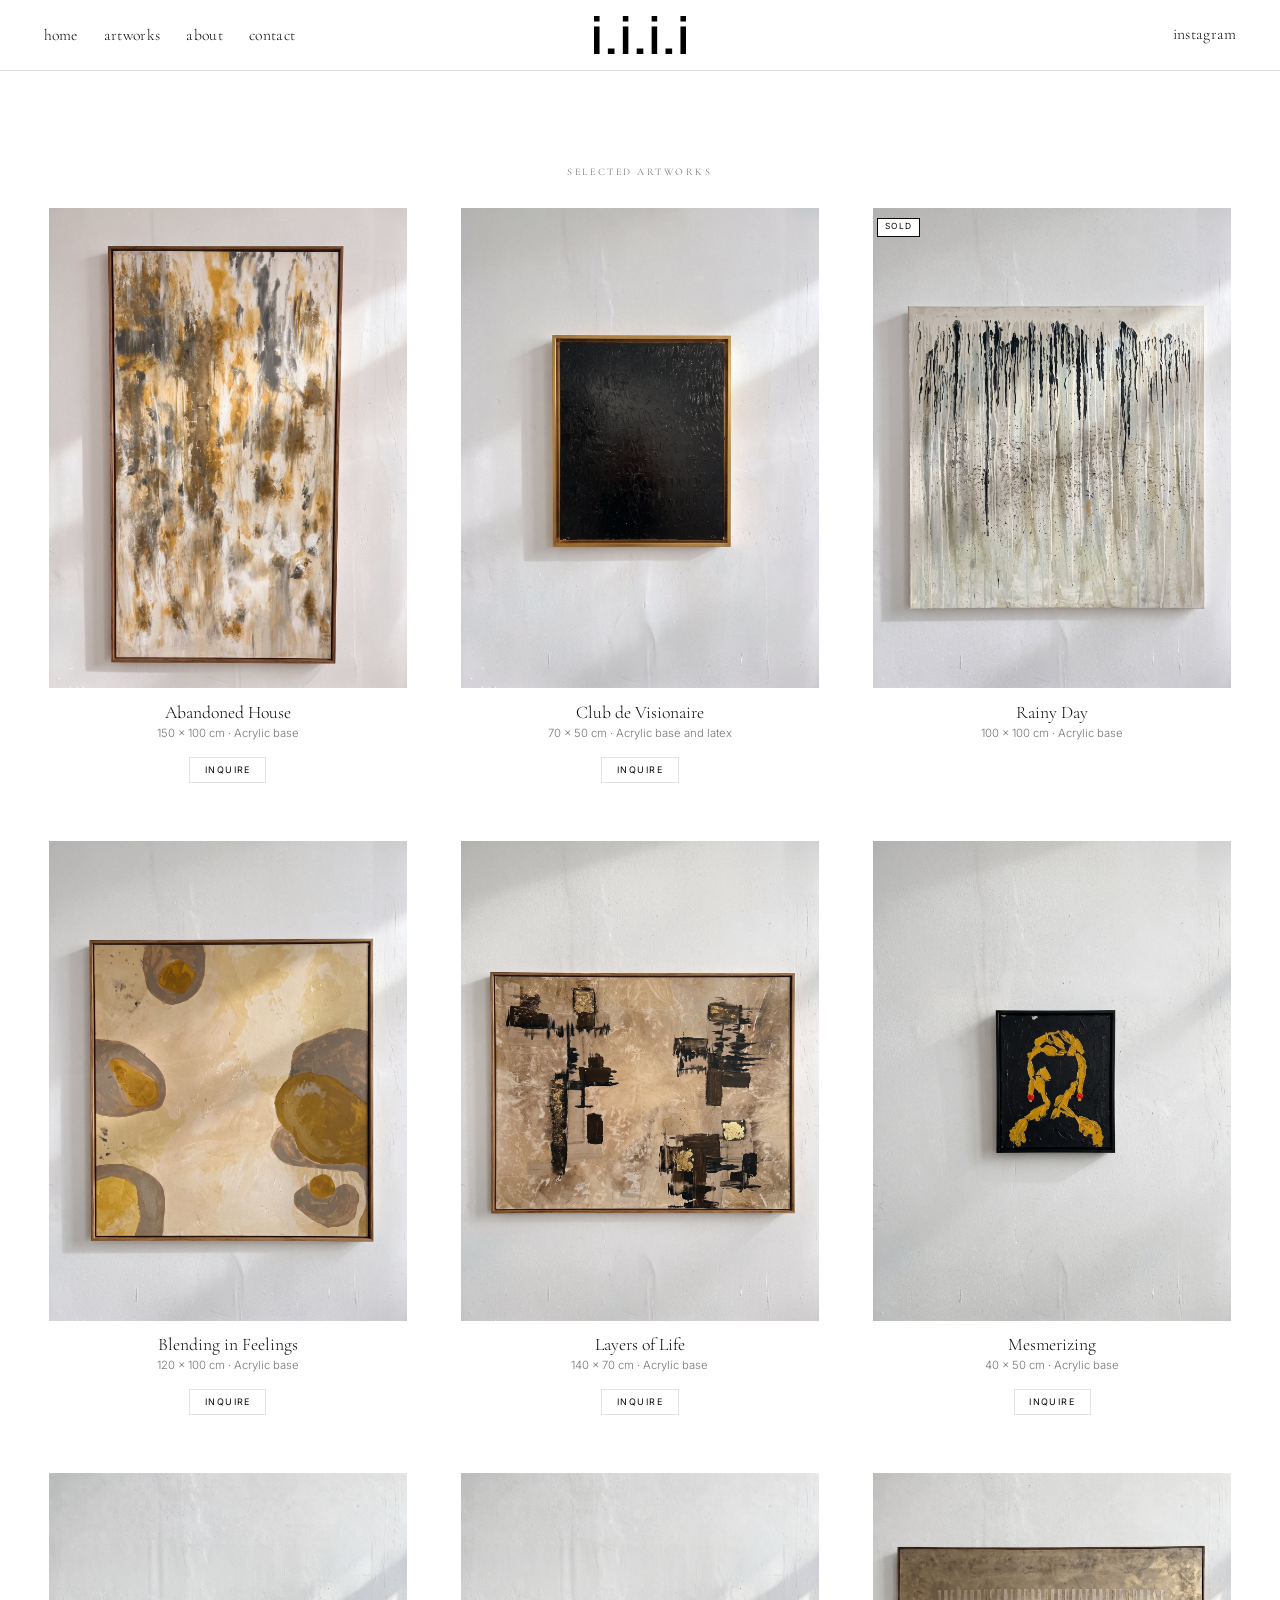
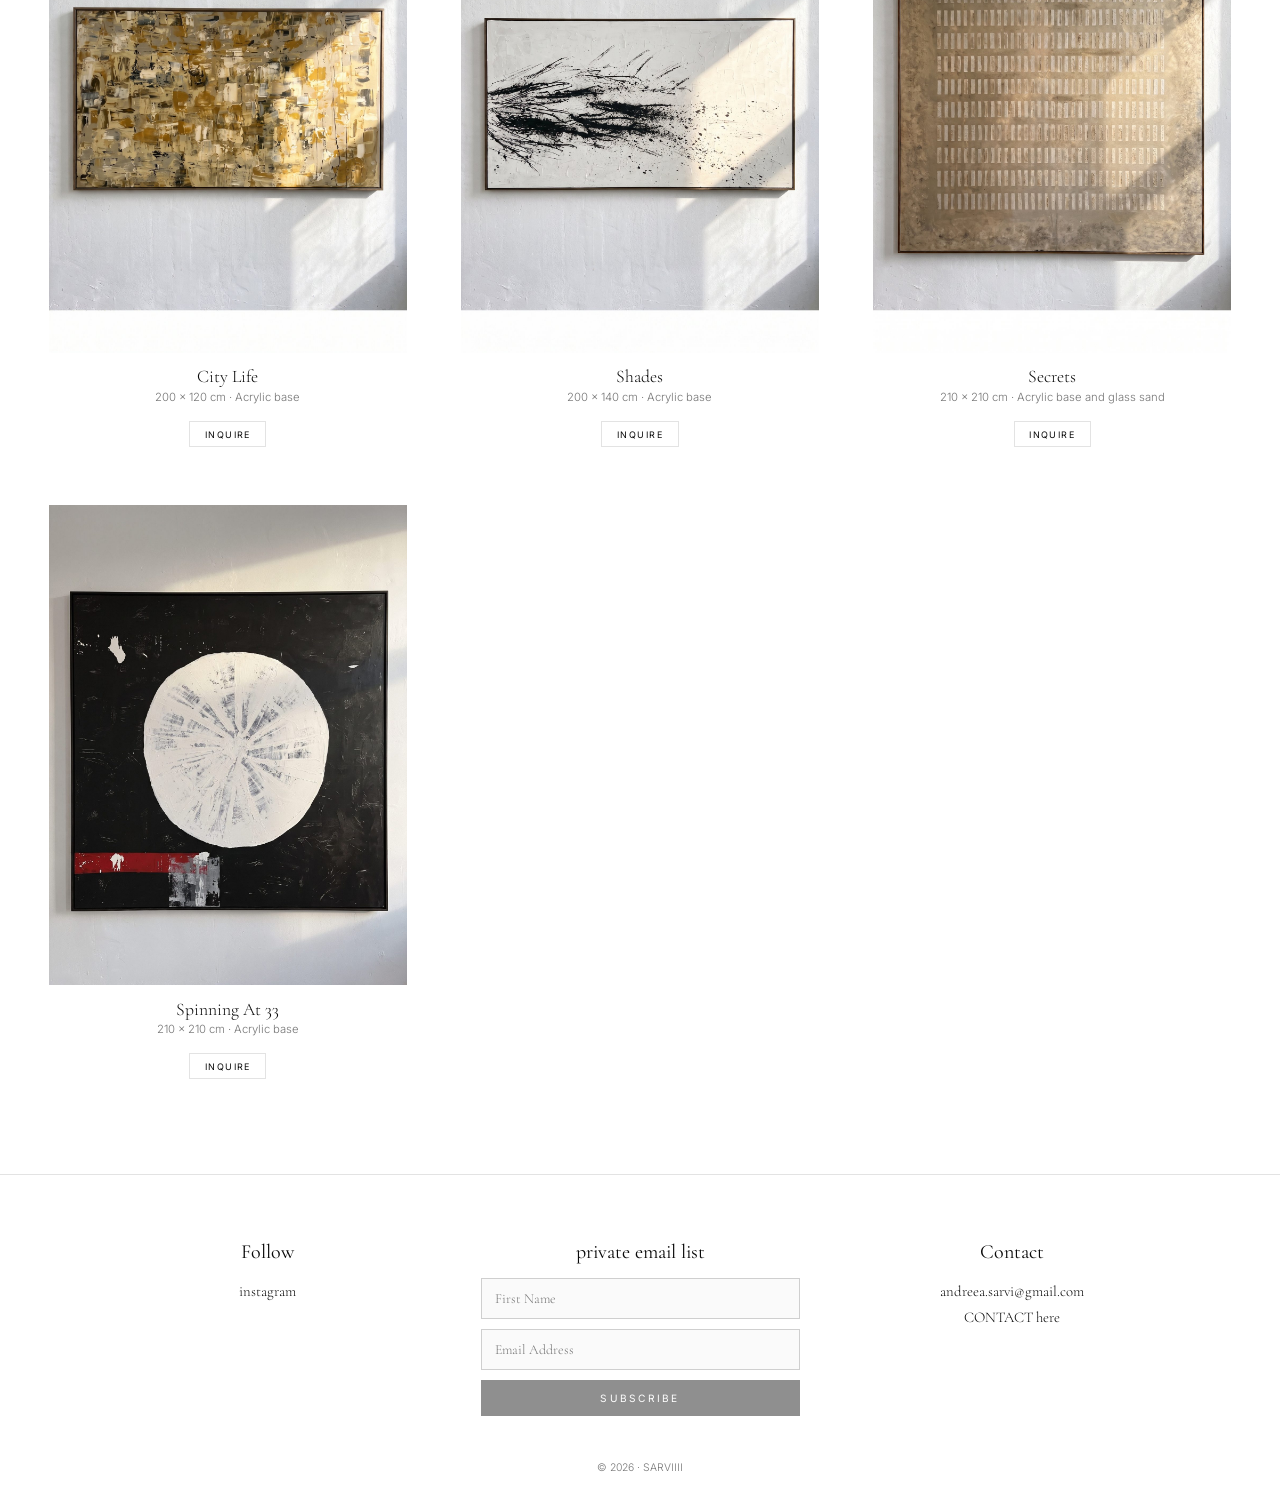
==== commit 565451b5: "Keep a single Selected artworks heading. Remove the large artworks title and use the small uppercase" ====
--- a/artworks/index.html
+++ b/artworks/index.html
@@ -31,7 +31,7 @@
 </header>
 <main id="main">
 <h1 class="skip">Artworks — SARVIIII</h1>
-<section id="artworks" aria-labelledby="ah2"><div class="center"><p class="eyebrow">Selected works</p><h2 id="ah2">artworks</h2></div>
+<section id="artworks" aria-labelledby="ah2"><div class="center"><h2 id="ah2" class="eyebrow">Selected artworks</h2></div>
 <ul class="grid">
 <li class="card reveal" data-full="../assets/artworks/01-f520357b09996632dc6ebf87e284373f8fd462ab42a8659dc04b05b2ba4a4c32.jpg" data-title="Abandoned House" data-meta="150 × 100 cm · Acrylic base">
 <button aria-label="View details: Abandoned House"><div class="frame"><img src="../assets/artworks/01-f520357b09996632dc6ebf87e284373f8fd462ab42a8659dc04b05b2ba4a4c32.jpg" alt="Abandoned House, painting by Andreea Sarvi" width="1344" height="1800"></div>
--- a/styles.css
+++ b/styles.css
@@ -14,6 +14,7 @@
 h1,h2,h3{font-family:var(--serif);font-weight:300;line-height:1.1;margin:0 0 1.2rem}
 h2{font-size:clamp(1.95rem,4vw,3rem)}
 .eyebrow{font-size:.7rem;letter-spacing:.25em;text-transform:uppercase;color:var(--mute)}
+h2.eyebrow{font-size:.7rem;font-weight:400;line-height:1.4;letter-spacing:.25em;text-transform:uppercase;color:var(--mute);margin:0}
 .btn{display:inline-block;padding:.75rem 1.6rem;background:var(--ink);color:#fff;border:1px solid var(--ink);text-decoration:none;font:400 .7rem var(--sans);letter-spacing:.22em;text-transform:uppercase;transition:.3s;cursor:pointer}.btn:hover{background:#fff;color:var(--ink)}
 .btn.line{background:#fff;color:var(--ink)}.btn.line:hover{background:var(--ink);color:#fff}
 .ph{display:block;font-size:.62rem;letter-spacing:.15em;text-transform:uppercase;color:var(--mute);margin-top:.5rem}
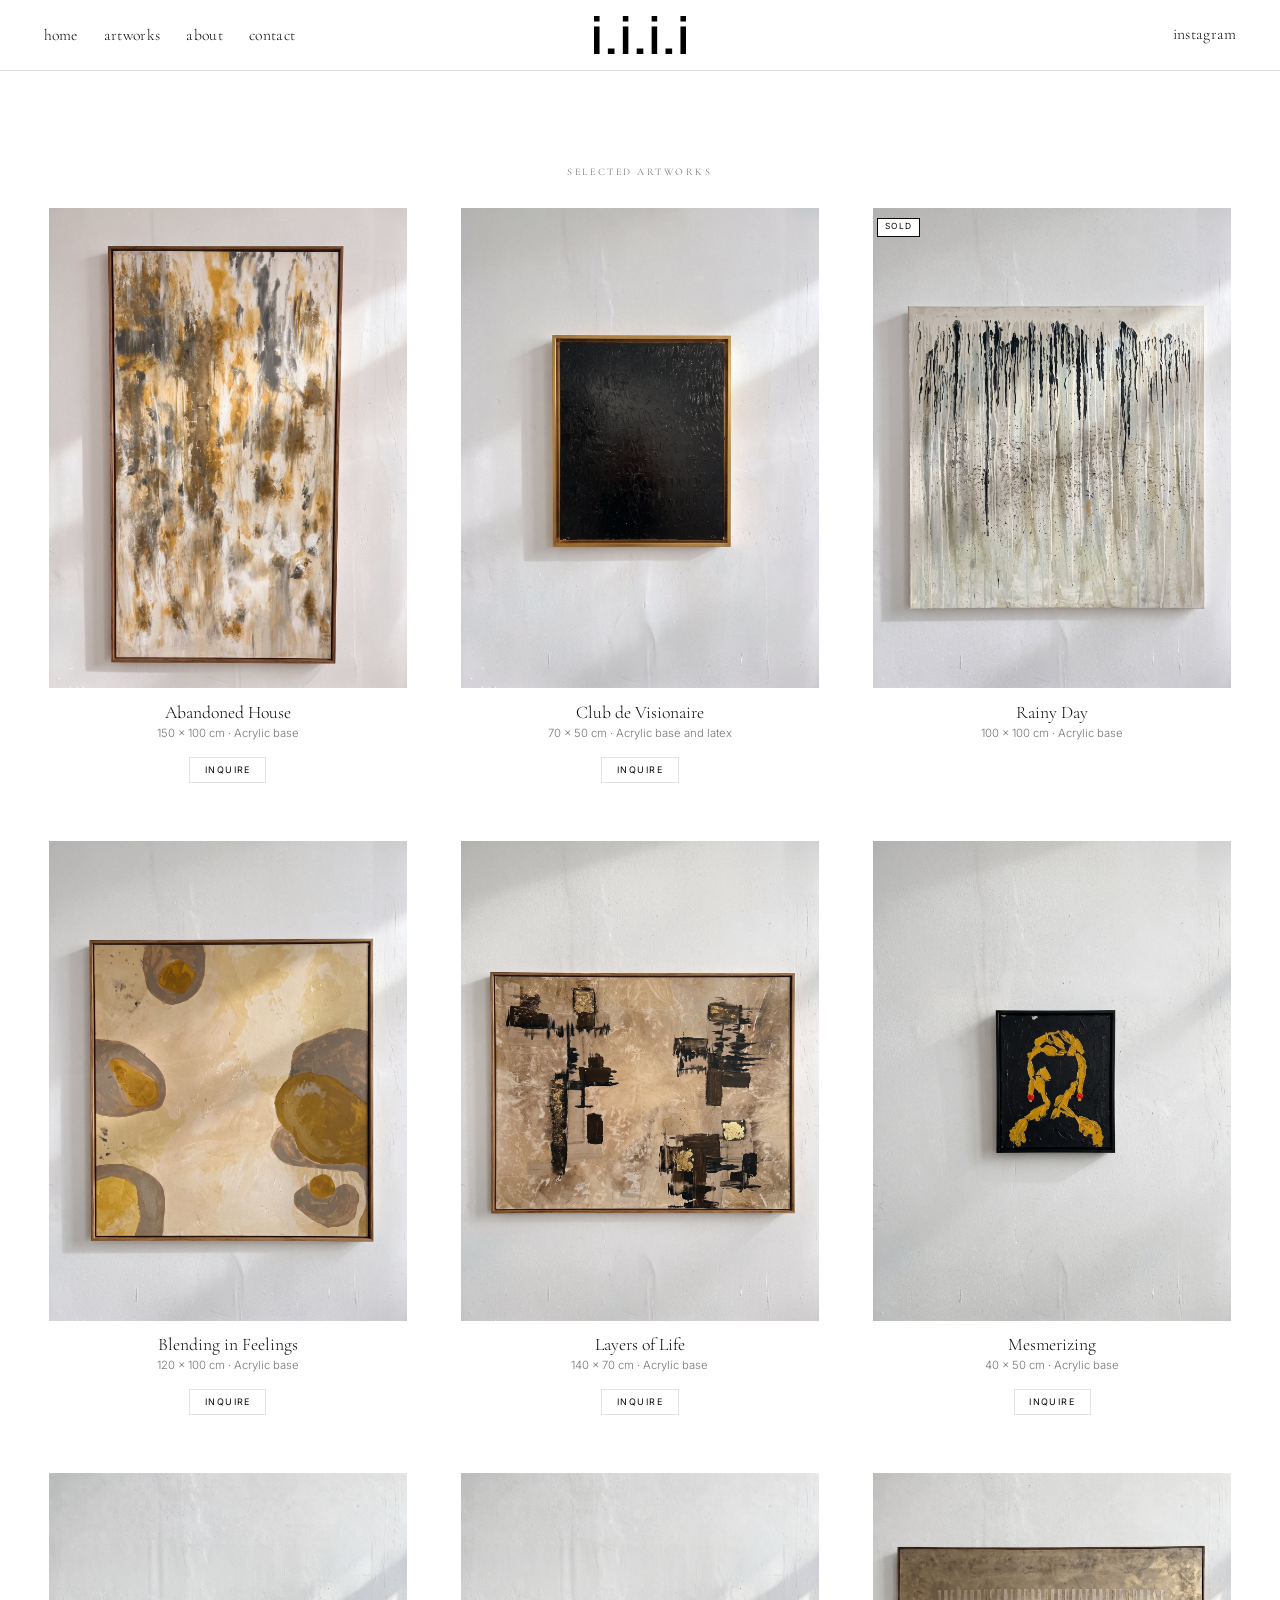
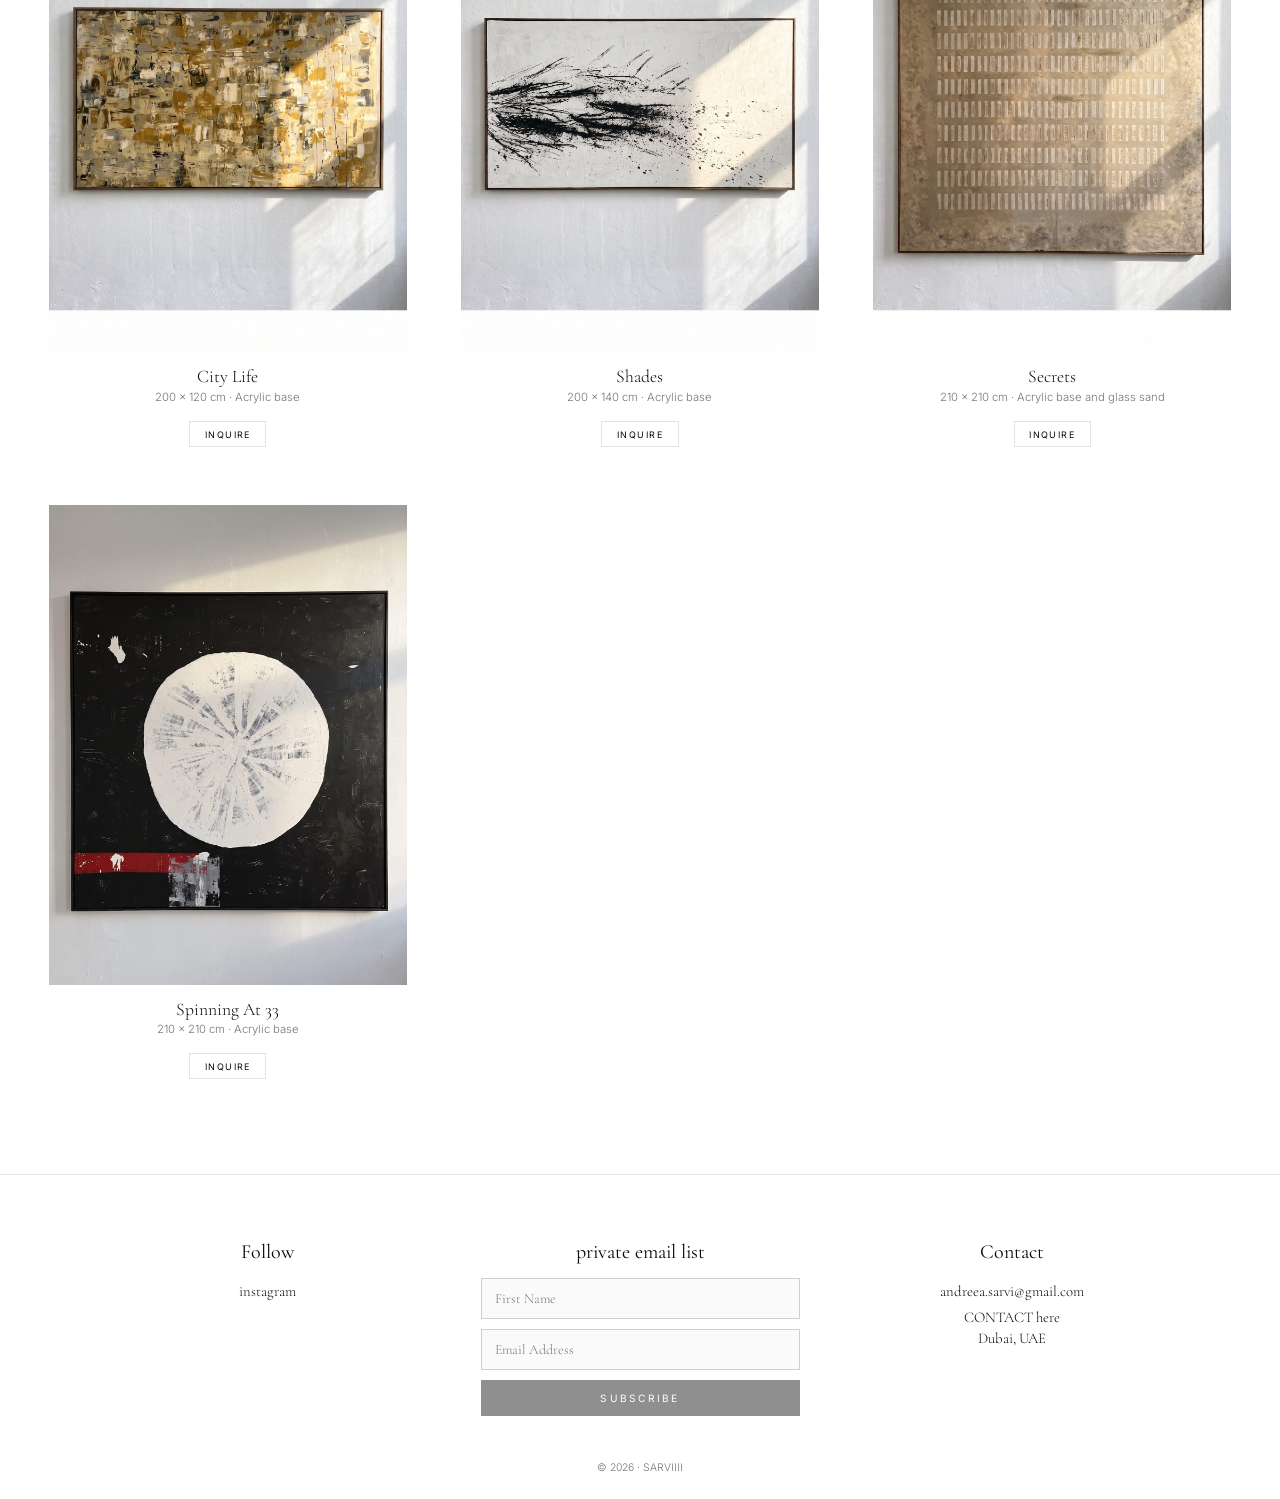
==== commit a219c39f: "Add Dubai, UAE under the footer contact links. Show the location as plain text on the home, artworks" ====
--- a/artworks/index.html
+++ b/artworks/index.html
@@ -82,7 +82,7 @@
 <label for="fn" class="sr">First name</label><input id="fn" type="text" placeholder="First Name" disabled>
 <label for="fe" class="sr">Email address</label><input id="fe" type="email" placeholder="Email Address" disabled>
 <button type="button" class="btn full" disabled>Subscribe</button></div></div>
-<div><h2 class="fh">Contact</h2><ul><li><a href="mailto:andreea.sarvi@gmail.com">andreea.sarvi@gmail.com</a></li><li><a href="../contact/">CONTACT here</a></li></ul></div>
+<div><h2 class="fh">Contact</h2><ul><li><a href="mailto:andreea.sarvi@gmail.com">andreea.sarvi@gmail.com</a></li><li><a href="../contact/">CONTACT here</a></li><li class="loc">Dubai, UAE</li></ul></div>
 </div>
 <p class="copy">© <span id="y">2026</span> · SARVIIII</p></footer>
 <dialog id="artwork" aria-labelledby="dt"><button class="close" aria-label="Close">×</button><div class="dlg"><img src="" alt=""><div class="info"><p class="eyebrow">Artwork</p><p class="sold" hidden>Sold</p><h3 id="dt"></h3><p class="meta"></p><p class="desc" hidden></p><a class="inquire" href="mailto:andreea.sarvi@gmail.com">Inquire</a></div></div></dialog>
--- a/styles.css
+++ b/styles.css
@@ -60,7 +60,7 @@
 .site-footer{padding:clamp(3rem,6vw,4.5rem) clamp(1rem,4vw,3rem) 1.5rem;border-top:1px solid var(--line)}
 .fcols{display:grid;grid-template-columns:1fr 1.2fr 1fr;gap:3rem;max-width:72rem;margin:0 auto;text-align:center}
 .fh{font:400 1.38rem var(--serif);margin:0 0 1rem}
-.site-footer ul{list-style:none;margin:0;padding:0}.site-footer li a{font:300 1.02rem var(--serif);text-decoration:none;border-bottom:1px solid transparent}.site-footer li a:hover{border-color:var(--ink)}
+.site-footer ul{list-style:none;margin:0;padding:0}.site-footer li a,.site-footer li.loc{font:300 1.02rem var(--serif)}.site-footer li a{text-decoration:none;border-bottom:1px solid transparent}.site-footer li a:hover{border-color:var(--ink)}
 .fform{display:grid;gap:.7rem;max-width:22rem;margin:0 auto}
 .fform input{font:300 .95rem var(--serif);padding:.75rem .9rem;border:1px solid #cfcfcf;background:#fafafa;color:var(--mute)}
 .btn.full{width:100%}.btn[disabled]{opacity:.45;cursor:not-allowed}.btn[disabled]:hover{background:var(--ink);color:#fff}
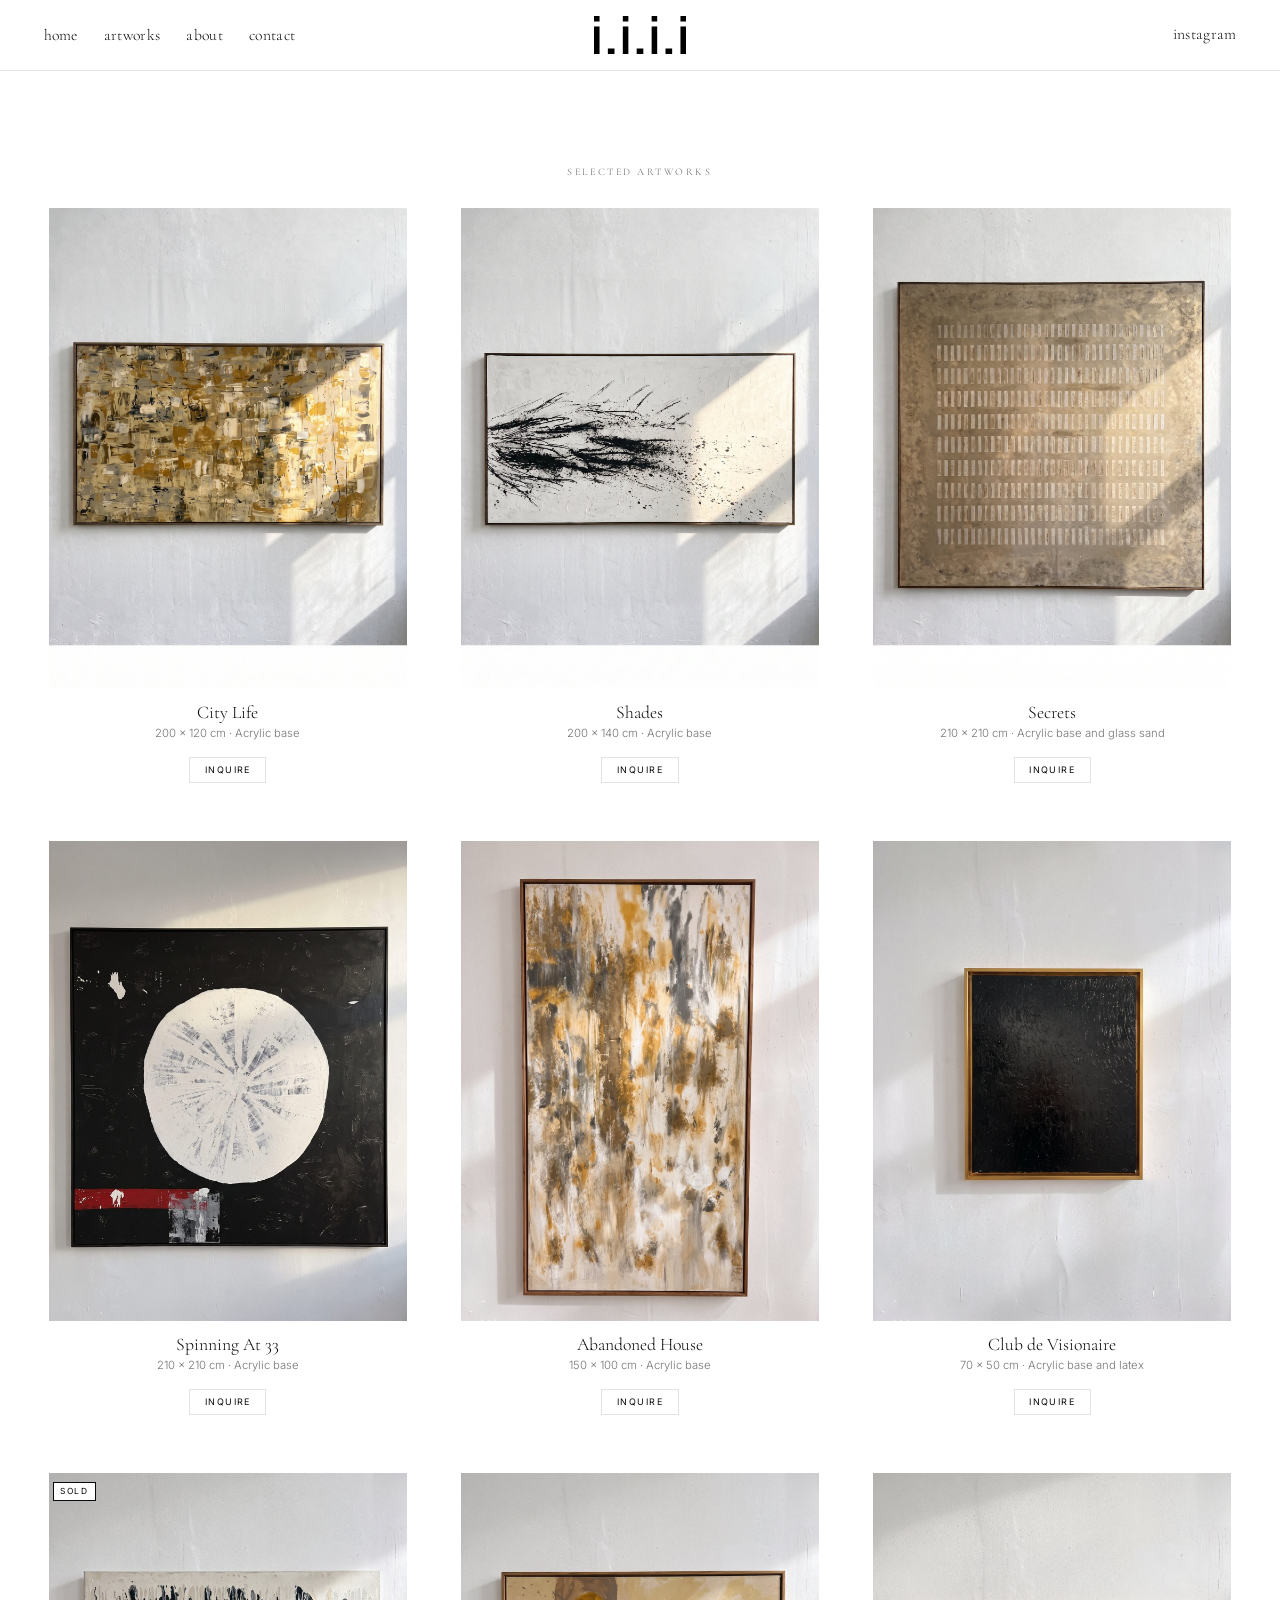
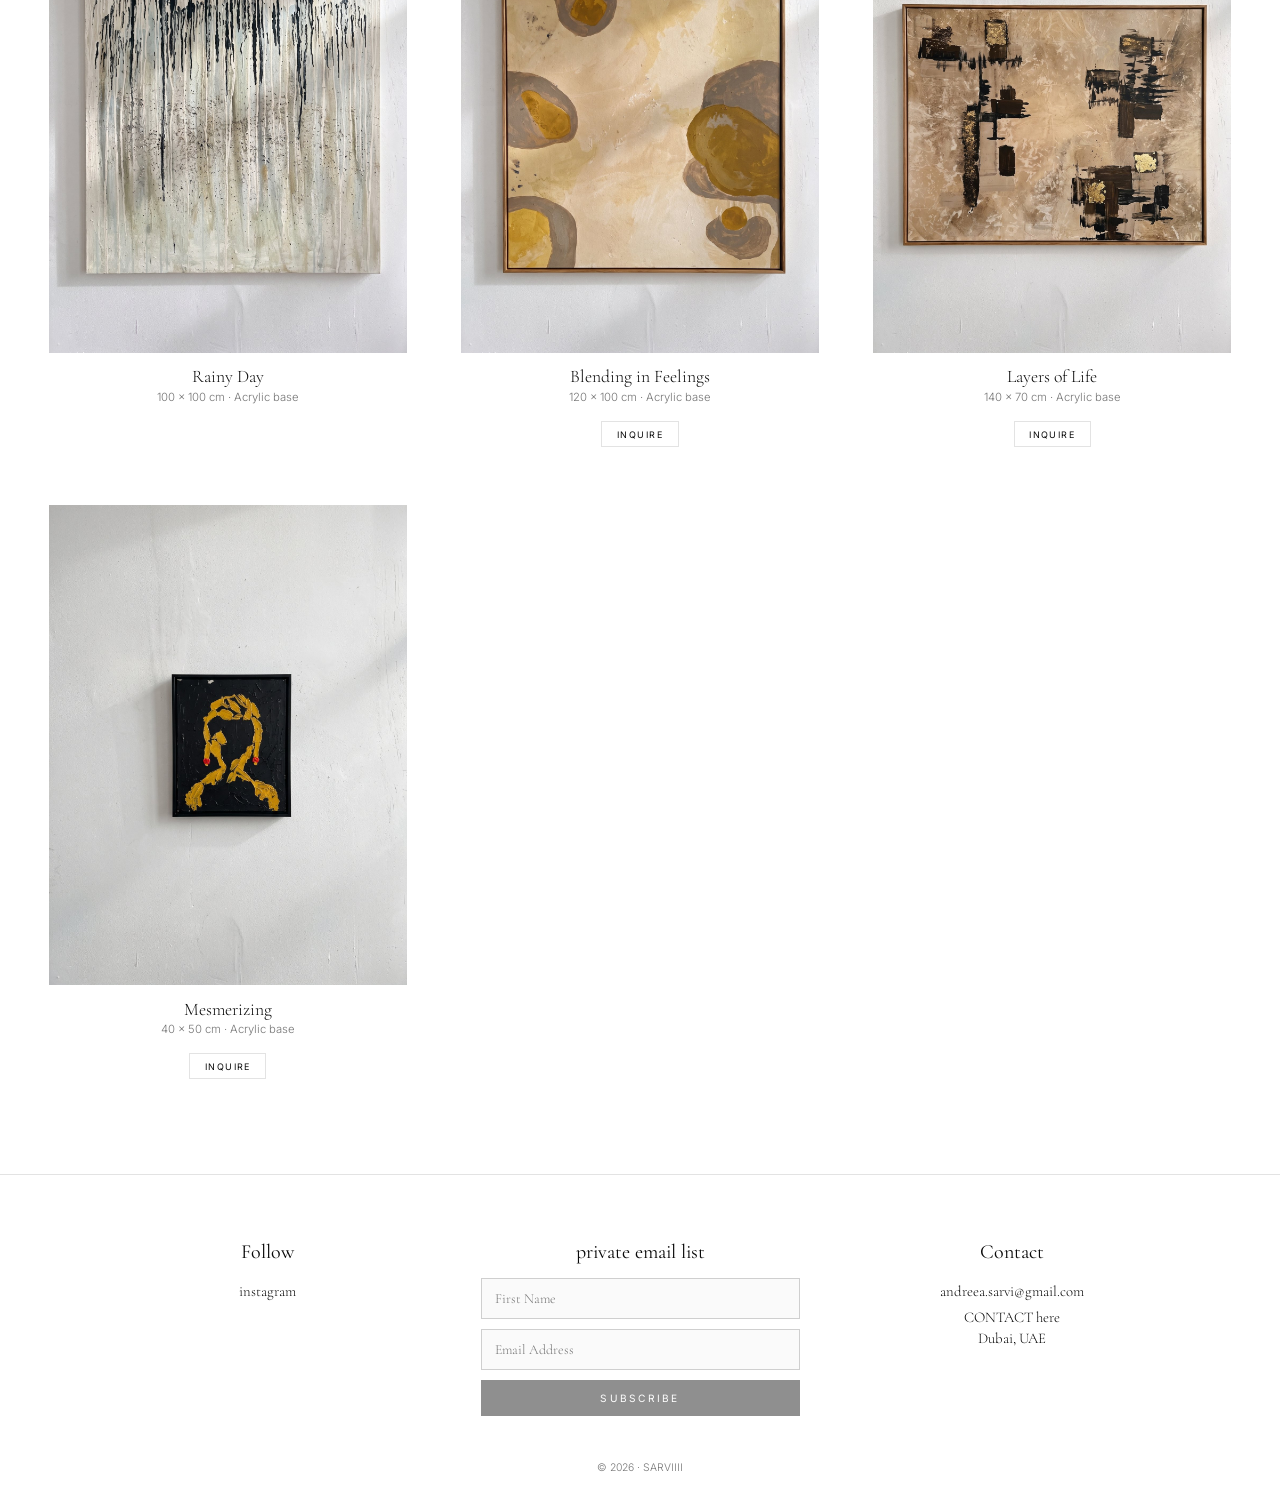
==== commit 168621e0: "Move the last four paintings to the front of the gallery. Keep City Life, Shades, Secrets, and Spinn" ====
--- a/artworks/index.html
+++ b/artworks/index.html
@@ -33,8 +33,24 @@
 <h1 class="skip">Artworks — SARVIIII</h1>
 <section id="artworks" aria-labelledby="ah2"><div class="center"><h2 id="ah2" class="eyebrow">Selected artworks</h2></div>
 <ul class="grid">
+<li class="card reveal" data-full="../assets/artworks/07-f840b6c6794d63c07c7daf2d1d65fa24ac0bb5ef7bfb3ce7097e58e6ad8acd02.jpg" data-title="City Life" data-meta="200 × 120 cm · Acrylic base">
+<button aria-label="View details: City Life"><div class="frame"><img src="../assets/artworks/07-f840b6c6794d63c07c7daf2d1d65fa24ac0bb5ef7bfb3ce7097e58e6ad8acd02.jpg" alt="City Life, painting by Andreea Sarvi" width="1344" height="1800"></div>
+<h3>City Life</h3><p>200 × 120 cm · Acrylic base</p></button>
+<a class="inquire" href="mailto:andreea.sarvi@gmail.com?subject=I%20love%20City%20Life">Inquire</a></li>
+<li class="card reveal" data-full="../assets/artworks/08-f4c6fdcd9455e538bdb13bf82eaa51bc9dd084803aa86fbdc75bc2896d0cd3e4.jpg" data-title="Shades" data-meta="200 × 140 cm · Acrylic base">
+<button aria-label="View details: Shades"><div class="frame"><img src="../assets/artworks/08-f4c6fdcd9455e538bdb13bf82eaa51bc9dd084803aa86fbdc75bc2896d0cd3e4.jpg" alt="Shades, painting by Andreea Sarvi" loading="lazy" width="1344" height="1800"></div>
+<h3>Shades</h3><p>200 × 140 cm · Acrylic base</p></button>
+<a class="inquire" href="mailto:andreea.sarvi@gmail.com?subject=I%20love%20Shades">Inquire</a></li>
+<li class="card reveal" data-full="../assets/artworks/09-058bb9e5593e805ce0d620cced6193a38032743c099a4f958d5063da141dbb85.jpg" data-title="Secrets" data-meta="210 × 210 cm · Acrylic base and glass sand">
+<button aria-label="View details: Secrets"><div class="frame"><img src="../assets/artworks/09-058bb9e5593e805ce0d620cced6193a38032743c099a4f958d5063da141dbb85.jpg" alt="Secrets, painting by Andreea Sarvi" loading="lazy" width="1344" height="1800"></div>
+<h3>Secrets</h3><p>210 × 210 cm · Acrylic base and glass sand</p></button>
+<a class="inquire" href="mailto:andreea.sarvi@gmail.com?subject=I%20love%20Secrets">Inquire</a></li>
+<li class="card reveal" data-full="../assets/artworks/10-spinning-at-33.jpg" data-title="Spinning At 33" data-meta="210 × 210 cm · Acrylic base" data-desc="A monumental, high-contrast abstract painting that evokes the iconic silhouette of a vintage vinyl record. Set against a deep, heavily textured black field with organic scuffs and scratch-like marks, the piece features a large, prominent off-white circle in the center, distressed with radiating, grooved patterns that capture the visual motion of a spinning disc. Near the bottom, a bold, gestural horizontal band of vibrant red, layered with distressed white and grey textures, anchors the piece, creating a striking tension between gritty texture and rhythmic form.">
+<button aria-label="View details: Spinning At 33"><div class="frame"><img src="../assets/artworks/10-spinning-at-33.jpg" alt="Spinning At 33, painting by Andreea Sarvi" loading="lazy" width="1344" height="1800"></div>
+<h3>Spinning At 33</h3><p>210 × 210 cm · Acrylic base</p></button>
+<a class="inquire" href="mailto:andreea.sarvi@gmail.com?subject=I%20love%20Spinning%20At%2033">Inquire</a></li>
 <li class="card reveal" data-full="../assets/artworks/01-f520357b09996632dc6ebf87e284373f8fd462ab42a8659dc04b05b2ba4a4c32.jpg" data-title="Abandoned House" data-meta="150 × 100 cm · Acrylic base">
-<button aria-label="View details: Abandoned House"><div class="frame"><img src="../assets/artworks/01-f520357b09996632dc6ebf87e284373f8fd462ab42a8659dc04b05b2ba4a4c32.jpg" alt="Abandoned House, painting by Andreea Sarvi" width="1344" height="1800"></div>
+<button aria-label="View details: Abandoned House"><div class="frame"><img src="../assets/artworks/01-f520357b09996632dc6ebf87e284373f8fd462ab42a8659dc04b05b2ba4a4c32.jpg" alt="Abandoned House, painting by Andreea Sarvi" loading="lazy" width="1344" height="1800"></div>
 <h3>Abandoned House</h3><p>150 × 100 cm · Acrylic base</p></button>
 <a class="inquire" href="mailto:andreea.sarvi@gmail.com?subject=I%20love%20Abandoned%20House">Inquire</a></li>
 <li class="card reveal" data-full="../assets/artworks/02-d6df0a17c9598f46180b551124a252ec7f4971c2109ccb51ed70a608bb19d9d3.jpg" data-title="Club de Visionaire" data-meta="70 × 50 cm · Acrylic base and latex">
@@ -56,22 +72,6 @@
 <button aria-label="View details: Mesmerizing"><div class="frame"><img src="../assets/artworks/06-588d1bd39c5dae26fcd237c1f4d80249ce1daf5d55c90139d15f7b3078535b2f.jpg" alt="Mesmerizing, painting by Andreea Sarvi" loading="lazy" width="1344" height="1800"></div>
 <h3>Mesmerizing</h3><p>40 × 50 cm · Acrylic base</p></button>
 <a class="inquire" href="mailto:andreea.sarvi@gmail.com?subject=I%20love%20Mesmerizing">Inquire</a></li>
-<li class="card reveal" data-full="../assets/artworks/07-f840b6c6794d63c07c7daf2d1d65fa24ac0bb5ef7bfb3ce7097e58e6ad8acd02.jpg" data-title="City Life" data-meta="200 × 120 cm · Acrylic base">
-<button aria-label="View details: City Life"><div class="frame"><img src="../assets/artworks/07-f840b6c6794d63c07c7daf2d1d65fa24ac0bb5ef7bfb3ce7097e58e6ad8acd02.jpg" alt="City Life, painting by Andreea Sarvi" loading="lazy" width="1344" height="1800"></div>
-<h3>City Life</h3><p>200 × 120 cm · Acrylic base</p></button>
-<a class="inquire" href="mailto:andreea.sarvi@gmail.com?subject=I%20love%20City%20Life">Inquire</a></li>
-<li class="card reveal" data-full="../assets/artworks/08-f4c6fdcd9455e538bdb13bf82eaa51bc9dd084803aa86fbdc75bc2896d0cd3e4.jpg" data-title="Shades" data-meta="200 × 140 cm · Acrylic base">
-<button aria-label="View details: Shades"><div class="frame"><img src="../assets/artworks/08-f4c6fdcd9455e538bdb13bf82eaa51bc9dd084803aa86fbdc75bc2896d0cd3e4.jpg" alt="Shades, painting by Andreea Sarvi" loading="lazy" width="1344" height="1800"></div>
-<h3>Shades</h3><p>200 × 140 cm · Acrylic base</p></button>
-<a class="inquire" href="mailto:andreea.sarvi@gmail.com?subject=I%20love%20Shades">Inquire</a></li>
-<li class="card reveal" data-full="../assets/artworks/09-058bb9e5593e805ce0d620cced6193a38032743c099a4f958d5063da141dbb85.jpg" data-title="Secrets" data-meta="210 × 210 cm · Acrylic base and glass sand">
-<button aria-label="View details: Secrets"><div class="frame"><img src="../assets/artworks/09-058bb9e5593e805ce0d620cced6193a38032743c099a4f958d5063da141dbb85.jpg" alt="Secrets, painting by Andreea Sarvi" loading="lazy" width="1344" height="1800"></div>
-<h3>Secrets</h3><p>210 × 210 cm · Acrylic base and glass sand</p></button>
-<a class="inquire" href="mailto:andreea.sarvi@gmail.com?subject=I%20love%20Secrets">Inquire</a></li>
-<li class="card reveal" data-full="../assets/artworks/10-spinning-at-33.jpg" data-title="Spinning At 33" data-meta="210 × 210 cm · Acrylic base" data-desc="A monumental, high-contrast abstract painting that evokes the iconic silhouette of a vintage vinyl record. Set against a deep, heavily textured black field with organic scuffs and scratch-like marks, the piece features a large, prominent off-white circle in the center, distressed with radiating, grooved patterns that capture the visual motion of a spinning disc. Near the bottom, a bold, gestural horizontal band of vibrant red, layered with distressed white and grey textures, anchors the piece, creating a striking tension between gritty texture and rhythmic form.">
-<button aria-label="View details: Spinning At 33"><div class="frame"><img src="../assets/artworks/10-spinning-at-33.jpg" alt="Spinning At 33, painting by Andreea Sarvi" loading="lazy" width="1344" height="1800"></div>
-<h3>Spinning At 33</h3><p>210 × 210 cm · Acrylic base</p></button>
-<a class="inquire" href="mailto:andreea.sarvi@gmail.com?subject=I%20love%20Spinning%20At%2033">Inquire</a></li>
 </ul></section>
 </main>
 <footer class="site-footer">
